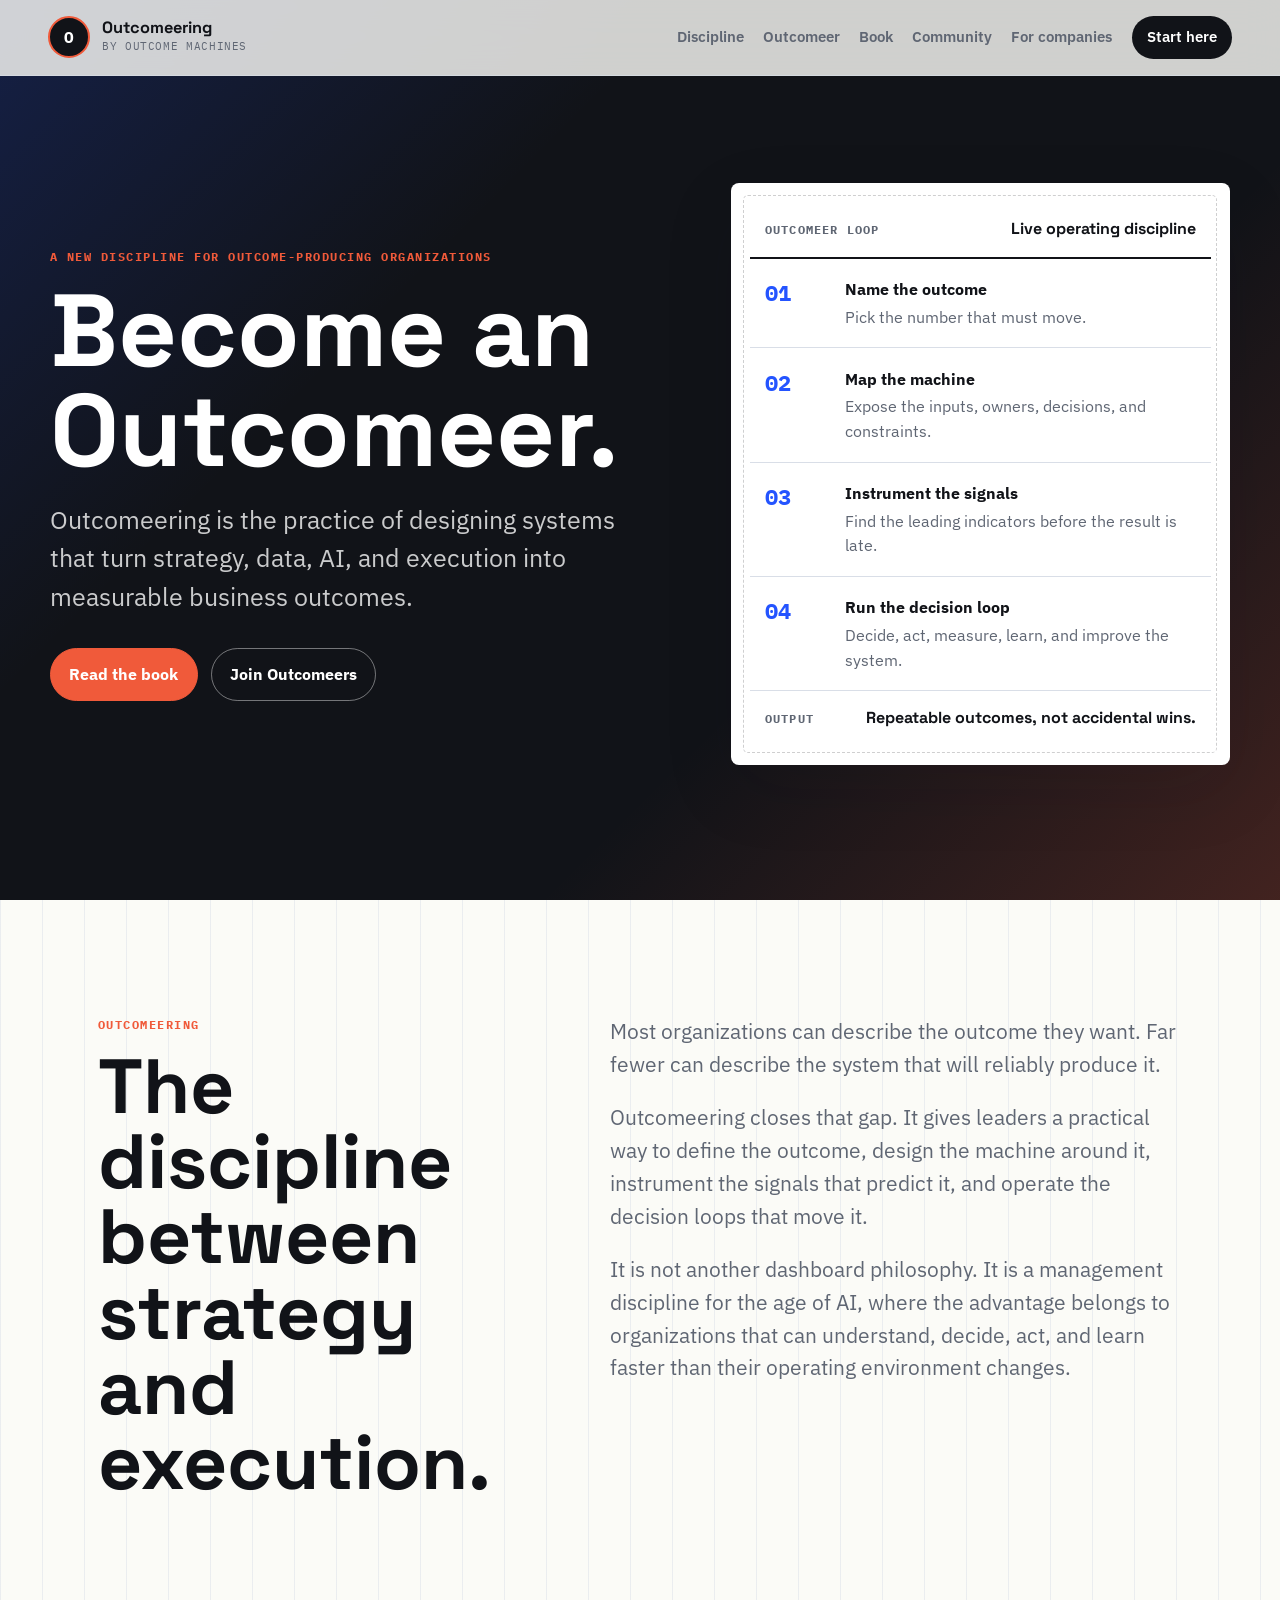
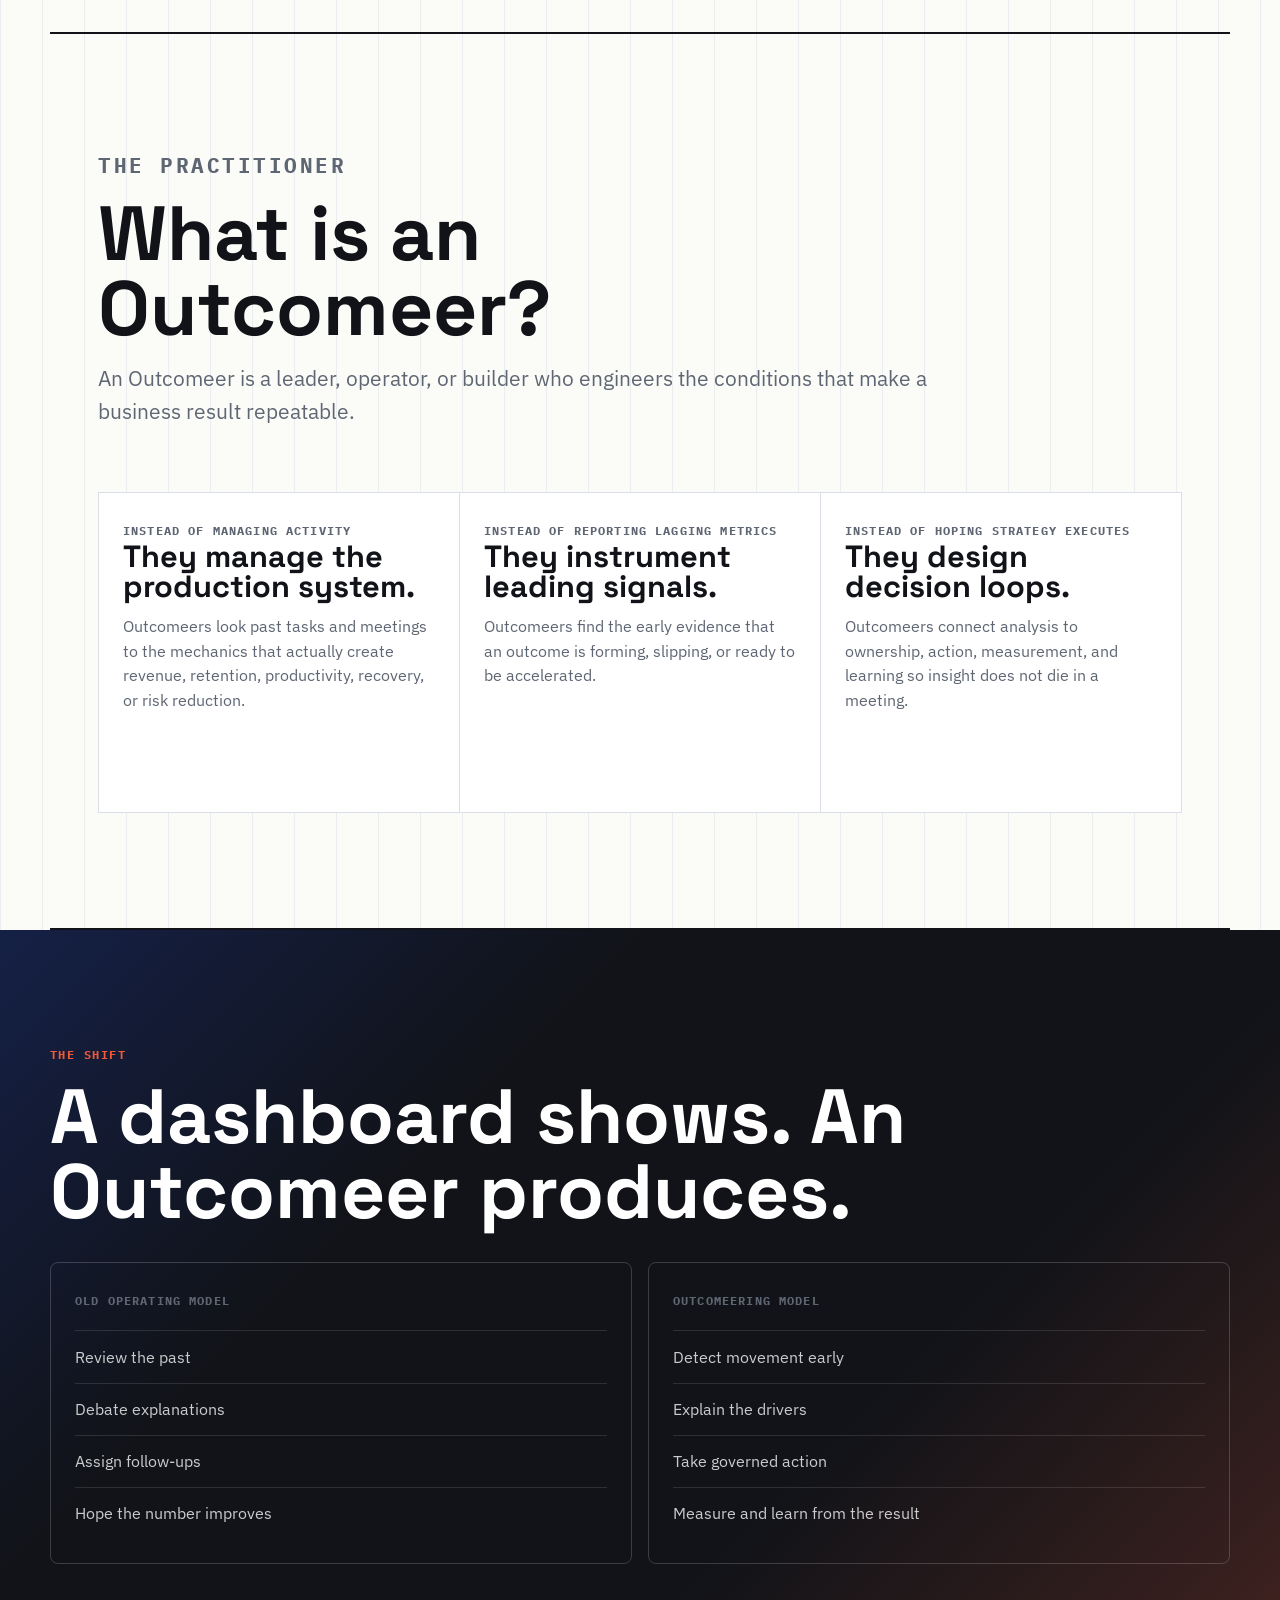
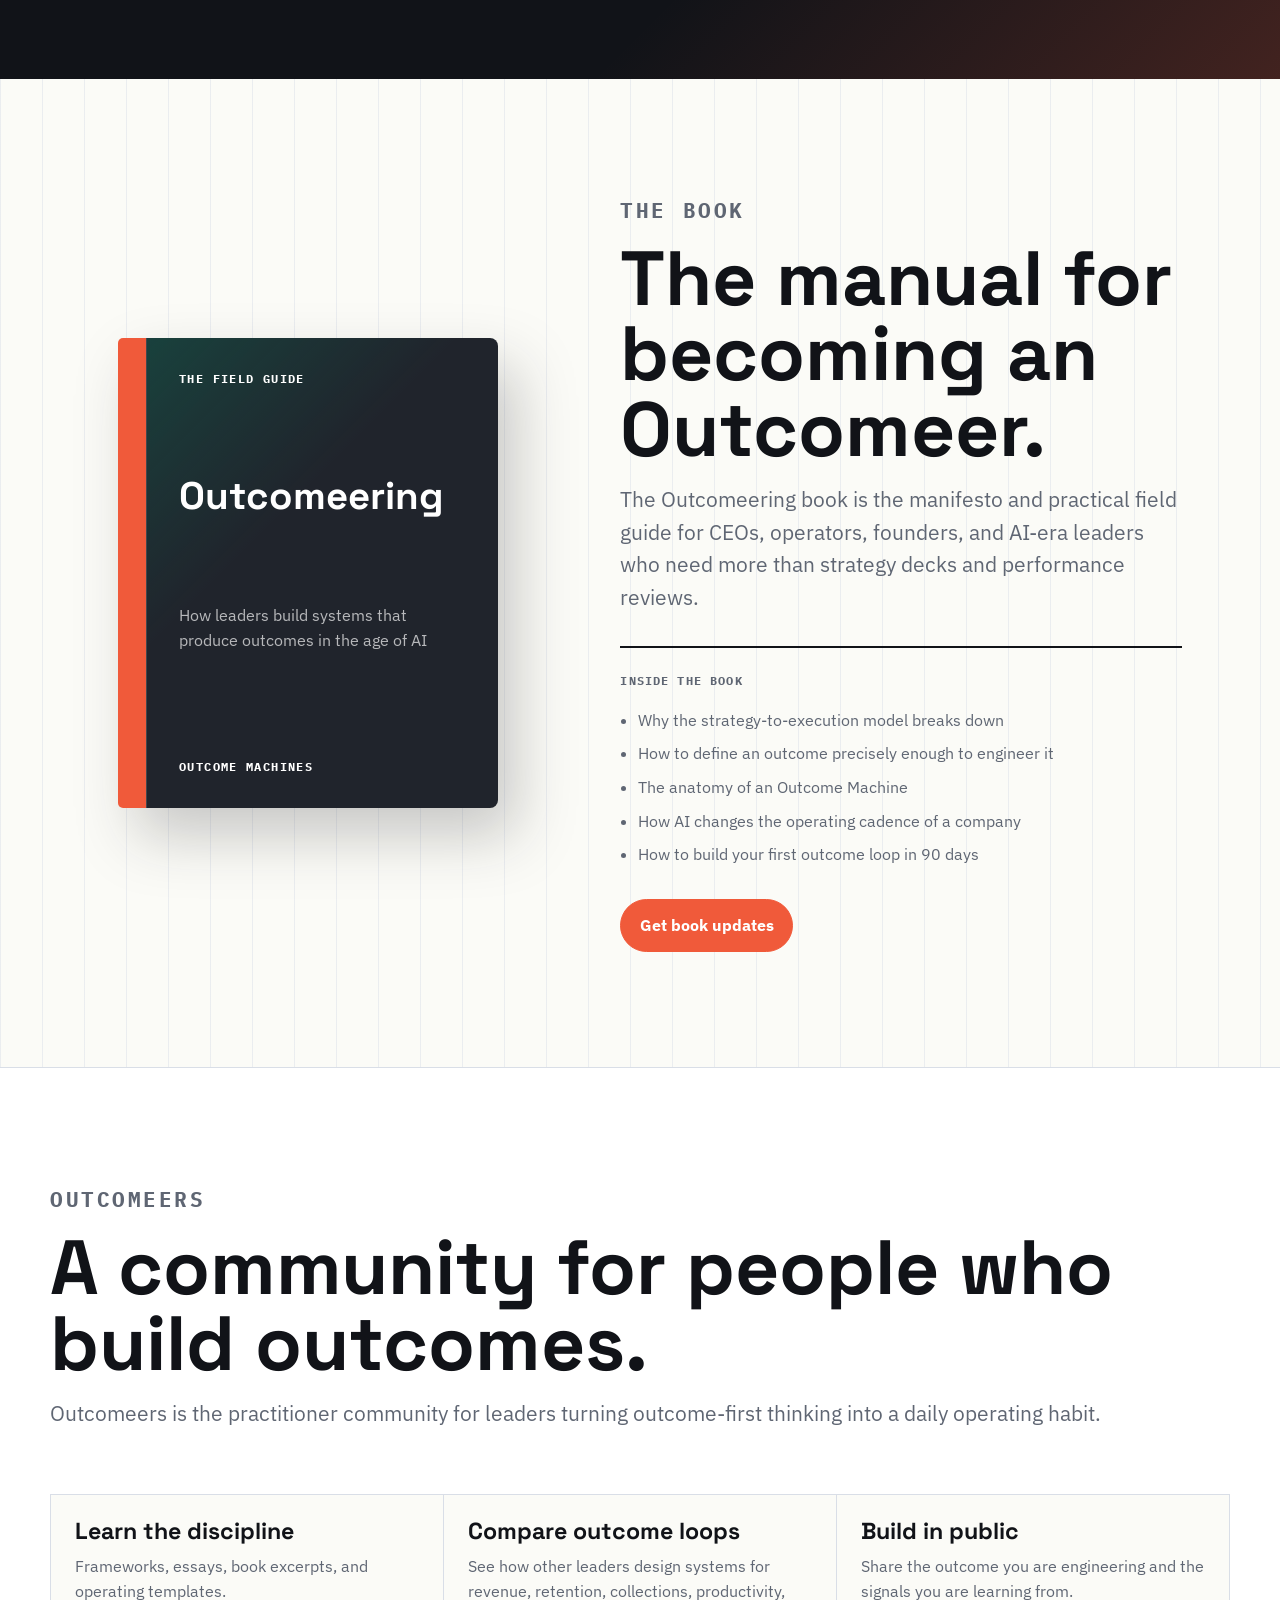
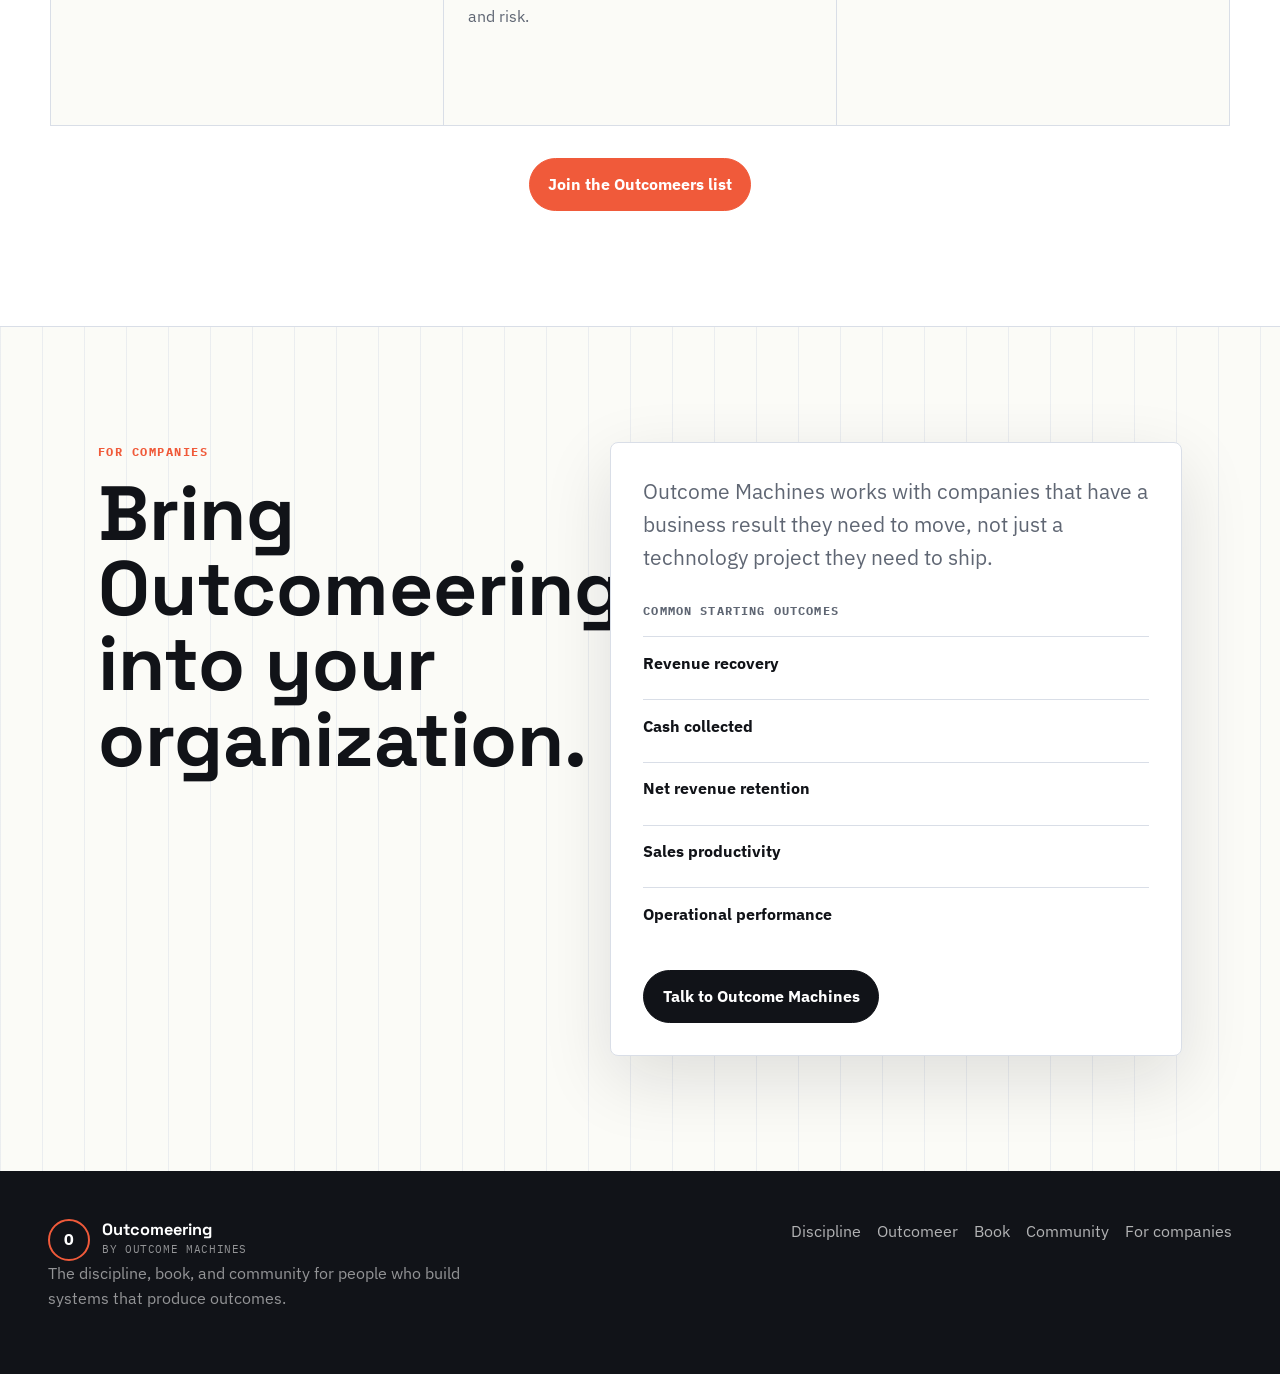
==== index.html @ c093fd32 "Launch Outcomeering website" ====
<!DOCTYPE html>
<html lang="en">
<head>
  <meta charset="UTF-8">
  <meta name="viewport" content="width=device-width, initial-scale=1.0">
  <meta name="description" content="Become an Outcomeer. Outcomeering is the new discipline for leaders who design systems that produce measurable business outcomes.">
  <meta name="keywords" content="Outcomeering, Outcomeer, Outcomeers, Outcome Machines, business outcomes, book, community, decision loops">
  <meta name="author" content="Outcome Machines">
  <meta property="og:title" content="Outcomeering - Become an Outcomeer">
  <meta property="og:description" content="The discipline, book, and community for leaders who build systems that produce measurable outcomes.">
  <meta property="og:type" content="website">
  <meta property="og:url" content="https://outcomemachines.com">
  <title>Outcomeering - Become an Outcomeer</title>
  <link rel="preconnect" href="https://fonts.googleapis.com">
  <link rel="preconnect" href="https://fonts.gstatic.com" crossorigin>
  <link href="https://fonts.googleapis.com/css2?family=IBM+Plex+Mono:wght@500;600;700&family=IBM+Plex+Sans:wght@400;500;600;700&family=Space+Grotesk:wght@500;600;700&display=swap" rel="stylesheet">
  <link rel="stylesheet" href="css/styles.css">
</head>
<body>
  <nav class="site-nav" id="siteNav">
    <a class="brand" href="#top" aria-label="Outcomeering home">
      <span class="brand-mark">O</span>
      <span>
        <strong>Outcomeering</strong>
        <small>by Outcome Machines</small>
      </span>
    </a>
    <button class="nav-toggle" id="navToggle" aria-label="Toggle navigation" aria-expanded="false">
      <span></span>
      <span></span>
    </button>
    <div class="nav-links" id="navLinks">
      <a href="#discipline">Discipline</a>
      <a href="#outcomeer">Outcomeer</a>
      <a href="#book">Book</a>
      <a href="#community">Community</a>
      <a href="#clients">For companies</a>
      <a class="nav-action" href="#" data-modal-trigger>Start here</a>
    </div>
  </nav>

  <main id="top">
    <section class="hero section-dark">
      <div class="hero-grid">
        <div class="hero-copy reveal">
          <p class="kicker">A new discipline for outcome-producing organizations</p>
          <h1>Become an Outcomeer.</h1>
          <p class="hero-lede">Outcomeering is the practice of designing systems that turn strategy, data, AI, and execution into measurable business outcomes.</p>
          <div class="hero-actions">
            <a class="button button-primary" href="#book">Read the book</a>
            <a class="button button-secondary" href="#community">Join Outcomeers</a>
          </div>
        </div>

        <div class="loop-board reveal delay-1" aria-label="The Outcomeer loop">
          <div class="loop-header">
            <span>Outcomeer loop</span>
            <strong>Live operating discipline</strong>
          </div>
          <ol class="loop-steps">
            <li>
              <span class="step-code">01</span>
              <div>
                <strong>Name the outcome</strong>
                <p>Pick the number that must move.</p>
              </div>
            </li>
            <li>
              <span class="step-code">02</span>
              <div>
                <strong>Map the machine</strong>
                <p>Expose the inputs, owners, decisions, and constraints.</p>
              </div>
            </li>
            <li>
              <span class="step-code">03</span>
              <div>
                <strong>Instrument the signals</strong>
                <p>Find the leading indicators before the result is late.</p>
              </div>
            </li>
            <li>
              <span class="step-code">04</span>
              <div>
                <strong>Run the decision loop</strong>
                <p>Decide, act, measure, learn, and improve the system.</p>
              </div>
            </li>
          </ol>
          <div class="loop-result">
            <span>Output</span>
            <strong>Repeatable outcomes, not accidental wins.</strong>
          </div>
        </div>
      </div>
    </section>

    <section class="section" id="discipline">
      <div class="split">
        <div class="section-intro reveal">
          <p class="kicker">Outcomeering</p>
          <h2>The discipline between strategy and execution.</h2>
        </div>
        <div class="prose reveal delay-1">
          <p>Most organizations can describe the outcome they want. Far fewer can describe the system that will reliably produce it.</p>
          <p>Outcomeering closes that gap. It gives leaders a practical way to define the outcome, design the machine around it, instrument the signals that predict it, and operate the decision loops that move it.</p>
          <p>It is not another dashboard philosophy. It is a management discipline for the age of AI, where the advantage belongs to organizations that can understand, decide, act, and learn faster than their operating environment changes.</p>
        </div>
      </div>
    </section>

    <section class="section section-ruled" id="outcomeer">
      <div class="section-heading reveal">
        <p class="kicker">The practitioner</p>
        <h2>What is an Outcomeer?</h2>
        <p>An Outcomeer is a leader, operator, or builder who engineers the conditions that make a business result repeatable.</p>
      </div>
      <div class="practice-grid">
        <article class="practice-item reveal">
          <span>Instead of managing activity</span>
          <h3>They manage the production system.</h3>
          <p>Outcomeers look past tasks and meetings to the mechanics that actually create revenue, retention, productivity, recovery, or risk reduction.</p>
        </article>
        <article class="practice-item reveal delay-1">
          <span>Instead of reporting lagging metrics</span>
          <h3>They instrument leading signals.</h3>
          <p>Outcomeers find the early evidence that an outcome is forming, slipping, or ready to be accelerated.</p>
        </article>
        <article class="practice-item reveal delay-2">
          <span>Instead of hoping strategy executes</span>
          <h3>They design decision loops.</h3>
          <p>Outcomeers connect analysis to ownership, action, measurement, and learning so insight does not die in a meeting.</p>
        </article>
      </div>
    </section>

    <section class="manifesto section-dark">
      <div class="manifesto-inner reveal">
        <p class="kicker">The shift</p>
        <h2>A dashboard shows. An Outcomeer produces.</h2>
        <div class="manifesto-columns">
          <div>
            <span>Old operating model</span>
            <ul>
              <li>Review the past</li>
              <li>Debate explanations</li>
              <li>Assign follow-ups</li>
              <li>Hope the number improves</li>
            </ul>
          </div>
          <div>
            <span>Outcomeering model</span>
            <ul>
              <li>Detect movement early</li>
              <li>Explain the drivers</li>
              <li>Take governed action</li>
              <li>Measure and learn from the result</li>
            </ul>
          </div>
        </div>
      </div>
    </section>

    <section class="section book-section" id="book">
      <div class="book-cover reveal" aria-label="Outcomeering book cover">
        <div class="book-spine"></div>
        <div class="book-face">
          <span>The field guide</span>
          <strong>Outcomeering</strong>
          <p>How leaders build systems that produce outcomes in the age of AI</p>
          <small>Outcome Machines</small>
        </div>
      </div>
      <div class="book-copy reveal delay-1">
        <p class="kicker">The book</p>
        <h2>The manual for becoming an Outcomeer.</h2>
        <p>The Outcomeering book is the manifesto and practical field guide for CEOs, operators, founders, and AI-era leaders who need more than strategy decks and performance reviews.</p>
        <div class="book-list">
          <span>Inside the book</span>
          <ul>
            <li>Why the strategy-to-execution model breaks down</li>
            <li>How to define an outcome precisely enough to engineer it</li>
            <li>The anatomy of an Outcome Machine</li>
            <li>How AI changes the operating cadence of a company</li>
            <li>How to build your first outcome loop in 90 days</li>
          </ul>
        </div>
        <a class="button button-primary" href="#" data-modal-trigger>Get book updates</a>
      </div>
    </section>

    <section class="section community-section" id="community">
      <div class="section-heading reveal">
        <p class="kicker">Outcomeers</p>
        <h2>A community for people who build outcomes.</h2>
        <p>Outcomeers is the practitioner community for leaders turning outcome-first thinking into a daily operating habit.</p>
      </div>
      <div class="community-strip reveal delay-1">
        <div>
          <strong>Learn the discipline</strong>
          <p>Frameworks, essays, book excerpts, and operating templates.</p>
        </div>
        <div>
          <strong>Compare outcome loops</strong>
          <p>See how other leaders design systems for revenue, retention, collections, productivity, and risk.</p>
        </div>
        <div>
          <strong>Build in public</strong>
          <p>Share the outcome you are engineering and the signals you are learning from.</p>
        </div>
      </div>
      <div class="center-action reveal">
        <a class="button button-primary" href="#" data-modal-trigger>Join the Outcomeers list</a>
      </div>
    </section>

    <section class="section clients-section" id="clients">
      <div class="split">
        <div class="section-intro reveal">
          <p class="kicker">For companies</p>
          <h2>Bring Outcomeering into your organization.</h2>
        </div>
        <div class="client-panel reveal delay-1">
          <p>Outcome Machines works with companies that have a business result they need to move, not just a technology project they need to ship.</p>
          <div class="outcome-list">
            <span>Common starting outcomes</span>
            <a href="#" data-modal-trigger>Revenue recovery</a>
            <a href="#" data-modal-trigger>Cash collected</a>
            <a href="#" data-modal-trigger>Net revenue retention</a>
            <a href="#" data-modal-trigger>Sales productivity</a>
            <a href="#" data-modal-trigger>Operational performance</a>
          </div>
          <a class="button button-dark" href="#" data-modal-trigger>Talk to Outcome Machines</a>
        </div>
      </div>
    </section>
  </main>

  <footer class="site-footer">
    <div>
      <a class="brand footer-brand" href="#top" aria-label="Outcomeering home">
        <span class="brand-mark">O</span>
        <span>
          <strong>Outcomeering</strong>
          <small>by Outcome Machines</small>
        </span>
      </a>
      <p>The discipline, book, and community for people who build systems that produce outcomes.</p>
    </div>
    <nav>
      <a href="#discipline">Discipline</a>
      <a href="#outcomeer">Outcomeer</a>
      <a href="#book">Book</a>
      <a href="#community">Community</a>
      <a href="#clients">For companies</a>
    </nav>
  </footer>

  <div class="modal-overlay" id="interestModal" aria-hidden="true">
    <div class="modal" role="dialog" aria-modal="true" aria-labelledby="modalTitle">
      <div class="modal-header">
        <h2 id="modalTitle">Start with Outcomeering</h2>
        <button class="modal-close" id="modalClose" aria-label="Close">x</button>
      </div>
      <form id="interestForm">
        <label>
          Name
          <input type="text" name="name" autocomplete="name" required>
        </label>
        <label>
          Work email
          <input type="email" name="email" autocomplete="email" required>
        </label>
        <label>
          I am interested in
          <select name="interest" required>
            <option value="">Choose one</option>
            <option value="book">Book updates</option>
            <option value="community">Joining Outcomeers</option>
            <option value="company">Bringing Outcomeering into my company</option>
          </select>
        </label>
        <label>
          Outcome you want to move
          <textarea name="outcome" placeholder="Revenue recovery, retention, cash collection, productivity..."></textarea>
        </label>
        <button class="button button-primary modal-submit" type="submit">Send request</button>
      </form>
      <div class="form-success" id="formSuccess">
        <strong>Request received.</strong>
        <p>We will follow up with the most relevant next step for the book, community, or company work.</p>
      </div>
    </div>
  </div>

  <script src="js/main.js"></script>
</body>
</html>
---- css/styles.css ----
:root {
  --ink: #111318;
  --paper: #fbfbf7;
  --sheet: #ffffff;
  --muted: #5f6673;
  --rule: #d9dee7;
  --blue: #2454ff;
  --red: #f05a3a;
  --mint: #00a878;
  --charcoal: #20242c;
  --shadow: 0 24px 70px rgba(17, 19, 24, 0.12);
  --radius: 8px;
  --max: 1180px;
  --display: "Space Grotesk", "IBM Plex Sans", system-ui, sans-serif;
  --body: "IBM Plex Sans", system-ui, sans-serif;
  --mono: "IBM Plex Mono", ui-monospace, SFMono-Regular, Menlo, monospace;
}

*,
*::before,
*::after {
  box-sizing: border-box;
}

html {
  scroll-behavior: smooth;
}

body {
  margin: 0;
  color: var(--ink);
  background:
    linear-gradient(90deg, rgba(217, 222, 231, 0.48) 1px, transparent 1px),
    var(--paper);
  background-size: 42px 42px;
  font-family: var(--body);
  line-height: 1.55;
  overflow-x: hidden;
}

body.modal-open {
  overflow: hidden;
}

a {
  color: inherit;
}

button,
input,
select,
textarea {
  font: inherit;
}

.site-nav {
  position: fixed;
  top: 0;
  left: 0;
  right: 0;
  z-index: 50;
  display: flex;
  align-items: center;
  justify-content: space-between;
  gap: 1.5rem;
  padding: 1rem clamp(1rem, 4vw, 3rem);
  background: rgba(251, 251, 247, 0.82);
  border-bottom: 1px solid rgba(217, 222, 231, 0.7);
  backdrop-filter: blur(18px);
}

.brand {
  display: inline-flex;
  align-items: center;
  gap: 0.75rem;
  text-decoration: none;
}

.brand-mark {
  display: grid;
  width: 42px;
  height: 42px;
  place-items: center;
  color: var(--sheet);
  background: var(--ink);
  border: 2px solid var(--red);
  border-radius: 50%;
  font-family: var(--mono);
  font-weight: 700;
}

.brand strong,
.brand small {
  display: block;
}

.brand strong {
  font-family: var(--display);
  font-size: 1.02rem;
  line-height: 1;
}

.brand small {
  margin-top: 0.15rem;
  color: var(--muted);
  font-family: var(--mono);
  font-size: 0.66rem;
  letter-spacing: 0.06em;
  text-transform: uppercase;
}

.nav-links {
  display: flex;
  align-items: center;
  gap: 1.2rem;
}

.nav-links a {
  color: var(--muted);
  font-size: 0.92rem;
  font-weight: 600;
  text-decoration: none;
}

.nav-links a:hover {
  color: var(--ink);
}

.nav-action {
  padding: 0.62rem 0.95rem;
  color: var(--sheet) !important;
  background: var(--ink);
  border-radius: 999px;
}

.nav-toggle {
  display: none;
  width: 44px;
  height: 44px;
  border: 1px solid var(--rule);
  border-radius: 50%;
  background: var(--sheet);
}

.nav-toggle span {
  display: block;
  width: 18px;
  height: 2px;
  margin: 5px auto;
  background: var(--ink);
}

.section,
.hero,
.manifesto,
.site-footer {
  padding-left: clamp(1rem, 4vw, 3rem);
  padding-right: clamp(1rem, 4vw, 3rem);
}

.section {
  max-width: var(--max);
  margin: 0 auto;
  padding-top: clamp(5rem, 9vw, 8rem);
  padding-bottom: clamp(5rem, 9vw, 8rem);
}

.section-dark {
  color: var(--sheet);
  background:
    linear-gradient(135deg, rgba(36, 84, 255, 0.2), transparent 32%),
    linear-gradient(315deg, rgba(240, 90, 58, 0.22), transparent 34%),
    var(--ink);
}

.hero {
  min-height: 100vh;
  display: grid;
  align-items: center;
  padding-top: 7rem;
  padding-bottom: 4rem;
}

.hero-grid {
  width: 100%;
  max-width: var(--max);
  margin: 0 auto;
  display: grid;
  grid-template-columns: minmax(0, 1.04fr) minmax(360px, 0.86fr);
  gap: clamp(2rem, 6vw, 5rem);
  align-items: center;
}

.kicker {
  margin: 0 0 0.9rem;
  color: var(--red);
  font-family: var(--mono);
  font-size: 0.78rem;
  font-weight: 700;
  letter-spacing: 0.12em;
  text-transform: uppercase;
}

h1,
h2,
h3,
p {
  margin-top: 0;
}

h1,
h2,
h3 {
  font-family: var(--display);
  line-height: 0.98;
  letter-spacing: 0;
}

h1 {
  max-width: 780px;
  margin-bottom: 1.2rem;
  font-size: clamp(4rem, 8vw, 7rem);
}

h2 {
  margin-bottom: 1rem;
  font-size: clamp(2.4rem, 6vw, 5rem);
}

h3 {
  margin-bottom: 0.75rem;
  font-size: clamp(1.4rem, 2.4vw, 2rem);
}

.hero-lede {
  max-width: 640px;
  color: rgba(255, 255, 255, 0.78);
  font-size: clamp(1.18rem, 2.1vw, 1.55rem);
}

.hero-actions,
.center-action {
  display: flex;
  flex-wrap: wrap;
  gap: 0.8rem;
  margin-top: 2rem;
}

.button {
  display: inline-flex;
  min-height: 48px;
  align-items: center;
  justify-content: center;
  padding: 0.82rem 1.15rem;
  border: 1px solid currentColor;
  border-radius: 999px;
  font-weight: 700;
  text-decoration: none;
  cursor: pointer;
  transition: transform 180ms ease, background 180ms ease, color 180ms ease;
}

.button:hover {
  transform: translateY(-2px);
}

.button-primary {
  color: var(--sheet);
  background: var(--red);
  border-color: var(--red);
}

.button-primary:hover {
  background: #d9492d;
}

.button-secondary {
  color: var(--sheet);
  background: transparent;
  border-color: rgba(255, 255, 255, 0.42);
}

.button-secondary:hover {
  background: rgba(255, 255, 255, 0.1);
}

.button-dark {
  color: var(--sheet);
  background: var(--ink);
  border-color: var(--ink);
}

.loop-board {
  position: relative;
  padding: 1.2rem;
  color: var(--ink);
  background: var(--sheet);
  border-radius: var(--radius);
  box-shadow: var(--shadow);
}

.loop-board::before {
  content: "";
  position: absolute;
  inset: 0.8rem;
  border: 1px dashed rgba(17, 19, 24, 0.2);
  border-radius: 5px;
  pointer-events: none;
}

.loop-header,
.loop-result {
  position: relative;
  z-index: 1;
  display: flex;
  align-items: baseline;
  justify-content: space-between;
  gap: 1rem;
  padding: 0.95rem;
  border-bottom: 2px solid var(--ink);
}

.loop-header span,
.loop-result span,
.practice-item span,
.book-list span,
.outcome-list span,
.manifesto-columns span {
  color: var(--muted);
  font-family: var(--mono);
  font-size: 0.72rem;
  font-weight: 700;
  letter-spacing: 0.1em;
  text-transform: uppercase;
}

.loop-header strong,
.loop-result strong {
  font-family: var(--display);
}

.loop-steps {
  position: relative;
  z-index: 1;
  display: grid;
  gap: 0;
  margin: 0;
  padding: 0;
  list-style: none;
}

.loop-steps li {
  display: grid;
  grid-template-columns: 64px 1fr;
  gap: 1rem;
  padding: 1.1rem 0.95rem;
  border-bottom: 1px solid var(--rule);
}

.step-code {
  color: var(--blue);
  font-family: var(--mono);
  font-size: 1.4rem;
  font-weight: 700;
}

.loop-steps strong {
  display: block;
  margin-bottom: 0.2rem;
  font-size: 1.02rem;
}

.loop-steps p,
.loop-result {
  margin: 0;
  color: var(--muted);
}

.loop-result {
  border-top: 0;
  border-bottom: 0;
}

.loop-result strong {
  color: var(--ink);
}

.split {
  display: grid;
  grid-template-columns: minmax(0, 0.85fr) minmax(0, 1.15fr);
  gap: clamp(2rem, 7vw, 6rem);
  align-items: start;
}

.section-intro {
  position: sticky;
  top: 7rem;
}

.prose p,
.client-panel p,
.book-copy > p,
.section-heading > p {
  color: var(--muted);
  font-size: clamp(1.08rem, 1.7vw, 1.32rem);
}

.prose p {
  margin-bottom: 1.3rem;
}

.section-ruled {
  border-top: 2px solid var(--ink);
  border-bottom: 2px solid var(--ink);
}

.section-heading {
  max-width: 850px;
  margin-bottom: clamp(2.2rem, 5vw, 4rem);
}

.practice-grid {
  display: grid;
  grid-template-columns: repeat(3, minmax(0, 1fr));
  border-top: 1px solid var(--rule);
  border-left: 1px solid var(--rule);
  background: var(--sheet);
}

.practice-item {
  min-height: 320px;
  padding: 1.5rem;
  border-right: 1px solid var(--rule);
  border-bottom: 1px solid var(--rule);
}

.practice-item p {
  color: var(--muted);
}

.manifesto {
  padding-top: clamp(5rem, 9vw, 8rem);
  padding-bottom: clamp(5rem, 9vw, 8rem);
}

.manifesto-inner {
  max-width: var(--max);
  margin: 0 auto;
}

.manifesto h2 {
  max-width: 900px;
}

.manifesto-columns {
  display: grid;
  grid-template-columns: repeat(2, minmax(0, 1fr));
  gap: 1rem;
  margin-top: 2rem;
}

.manifesto-columns div {
  padding: 1.5rem;
  border: 1px solid rgba(255, 255, 255, 0.18);
  border-radius: var(--radius);
}

.manifesto-columns ul {
  margin: 1.2rem 0 0;
  padding: 0;
  list-style: none;
}

.manifesto-columns li {
  padding: 0.82rem 0;
  border-top: 1px solid rgba(255, 255, 255, 0.12);
  color: rgba(255, 255, 255, 0.78);
}

.book-section {
  display: grid;
  grid-template-columns: minmax(320px, 420px) minmax(0, 1fr);
  gap: clamp(4rem, 8vw, 7rem);
  align-items: center;
}

.book-cover {
  position: relative;
  display: grid;
  grid-template-columns: 28px 1fr;
  justify-self: center;
  width: min(100%, 380px);
  min-height: 470px;
  color: var(--sheet);
  filter: drop-shadow(18px 28px 30px rgba(17, 19, 24, 0.22));
}

.book-copy {
  min-width: 0;
}

.book-copy h2 {
  max-width: 720px;
}

.book-spine {
  background: var(--red);
  border-radius: 5px 0 0 5px;
}

.book-face {
  display: flex;
  flex-direction: column;
  justify-content: space-between;
  padding: 2rem;
  background:
    linear-gradient(135deg, rgba(0, 168, 120, 0.22), transparent 38%),
    var(--charcoal);
  border-left: 1px solid rgba(255, 255, 255, 0.16);
  border-radius: 0 8px 8px 0;
  overflow: hidden;
}

.book-face span,
.book-face small {
  font-family: var(--mono);
  font-size: 0.72rem;
  font-weight: 700;
  letter-spacing: 0.12em;
  text-transform: uppercase;
}

.book-face strong {
  display: block;
  font-family: var(--display);
  font-size: clamp(2rem, 3vw, 2.7rem);
  line-height: 0.98;
  white-space: nowrap;
}

.book-face p {
  max-width: 250px;
  color: rgba(255, 255, 255, 0.68);
}

.book-list {
  margin: 2rem 0;
  padding: 1.2rem 0 0;
  border-top: 2px solid var(--ink);
}

.book-list ul {
  margin: 1rem 0 0;
  padding-left: 1.1rem;
  color: var(--muted);
}

.book-list li {
  margin-bottom: 0.55rem;
}

.community-section {
  max-width: none;
  background: var(--sheet);
  border-top: 1px solid var(--rule);
  border-bottom: 1px solid var(--rule);
}

.community-section > * {
  max-width: var(--max);
  margin-left: auto;
  margin-right: auto;
}

.community-strip {
  display: grid;
  grid-template-columns: repeat(3, minmax(0, 1fr));
  gap: 1px;
  background: var(--rule);
  border: 1px solid var(--rule);
}

.community-strip div {
  min-height: 230px;
  padding: 1.5rem;
  background: var(--paper);
}

.community-strip strong {
  display: block;
  margin-bottom: 0.7rem;
  font-family: var(--display);
  font-size: 1.45rem;
  line-height: 1.05;
}

.community-strip p {
  color: var(--muted);
}

.center-action {
  justify-content: center;
}

.client-panel {
  padding: clamp(1.4rem, 4vw, 2rem);
  background: var(--sheet);
  border: 1px solid var(--rule);
  border-radius: var(--radius);
  box-shadow: var(--shadow);
}

.outcome-list {
  display: grid;
  gap: 0.6rem;
  margin: 1.8rem 0;
}

.outcome-list span {
  margin-bottom: 0.4rem;
}

.outcome-list a {
  padding: 0.86rem 0;
  border-top: 1px solid var(--rule);
  color: var(--ink);
  font-weight: 700;
  text-decoration: none;
}

.outcome-list a:hover {
  color: var(--blue);
}

.site-footer {
  display: grid;
  grid-template-columns: 1fr auto;
  gap: 2rem;
  padding-top: 3rem;
  padding-bottom: 3rem;
  color: rgba(255, 255, 255, 0.62);
  background: var(--ink);
}

.site-footer > div,
.site-footer nav {
  max-width: var(--max);
}

.footer-brand strong {
  color: var(--sheet);
}

.footer-brand small,
.site-footer p {
  color: rgba(255, 255, 255, 0.55);
}

.site-footer p {
  max-width: 430px;
}

.site-footer nav {
  display: flex;
  flex-wrap: wrap;
  gap: 1rem;
  align-content: start;
  justify-content: flex-end;
}

.site-footer nav a {
  color: rgba(255, 255, 255, 0.68);
  text-decoration: none;
}

.site-footer nav a:hover {
  color: var(--sheet);
}

.modal-overlay {
  position: fixed;
  inset: 0;
  z-index: 100;
  display: grid;
  place-items: center;
  padding: 1rem;
  background: rgba(17, 19, 24, 0.72);
  opacity: 0;
  visibility: hidden;
  transition: opacity 180ms ease, visibility 180ms ease;
}

.modal-overlay.active {
  opacity: 1;
  visibility: visible;
}

.modal {
  width: min(100%, 560px);
  max-height: 92vh;
  overflow: auto;
  padding: 1.4rem;
  background: var(--paper);
  border-radius: var(--radius);
  box-shadow: var(--shadow);
}

.modal-header {
  display: flex;
  align-items: start;
  justify-content: space-between;
  gap: 1rem;
  margin-bottom: 1rem;
}

.modal h2 {
  margin: 0;
  font-size: clamp(1.9rem, 5vw, 3rem);
}

.modal-close {
  width: 38px;
  height: 38px;
  border: 1px solid var(--rule);
  border-radius: 50%;
  background: var(--sheet);
  cursor: pointer;
}

form {
  display: grid;
  gap: 1rem;
}

label {
  display: grid;
  gap: 0.4rem;
  color: var(--muted);
  font-weight: 700;
}

input,
select,
textarea {
  width: 100%;
  border: 1px solid var(--rule);
  border-radius: 6px;
  padding: 0.85rem;
  color: var(--ink);
  background: var(--sheet);
}

textarea {
  min-height: 110px;
  resize: vertical;
}

input:focus,
select:focus,
textarea:focus,
.button:focus-visible,
.nav-toggle:focus-visible,
.modal-close:focus-visible {
  outline: 3px solid rgba(36, 84, 255, 0.28);
  outline-offset: 2px;
}

.modal-submit {
  width: 100%;
  margin-top: 0.4rem;
}

.form-success {
  display: none;
  padding: 2rem 0 0.5rem;
}

.form-success.active {
  display: block;
}

.form-success strong {
  display: block;
  font-family: var(--display);
  font-size: 1.6rem;
}

.form-success p {
  color: var(--muted);
}

.reveal {
  opacity: 0;
  transform: translateY(22px);
  transition: opacity 600ms ease, transform 600ms ease;
}

.reveal.visible {
  opacity: 1;
  transform: translateY(0);
}

.delay-1 {
  transition-delay: 100ms;
}

.delay-2 {
  transition-delay: 180ms;
}

@media (prefers-reduced-motion: reduce) {
  *,
  *::before,
  *::after {
    scroll-behavior: auto !important;
    transition: none !important;
    animation: none !important;
  }

  .reveal {
    opacity: 1;
    transform: none;
  }
}

@media (max-width: 980px) {
  .hero-grid,
  .split,
  .book-section,
  .manifesto-columns {
    grid-template-columns: 1fr;
  }

  .section-intro {
    position: static;
  }

  .practice-grid,
  .community-strip {
    grid-template-columns: 1fr;
  }

  .practice-item,
  .community-strip div {
    min-height: auto;
  }
}

@media (max-width: 780px) {
  .site-nav {
    align-items: flex-start;
  }

  .nav-toggle {
    display: block;
    flex: 0 0 auto;
  }

  .nav-links {
    position: absolute;
    top: calc(100% + 1px);
    left: 0;
    right: 0;
    display: none;
    flex-direction: column;
    align-items: stretch;
    gap: 0;
    padding: 0.8rem 1rem 1rem;
    background: var(--paper);
    border-bottom: 1px solid var(--rule);
  }

  .nav-links.active {
    display: flex;
  }

  .nav-links a {
    padding: 0.85rem 0;
    border-bottom: 1px solid var(--rule);
  }

  .nav-action {
    margin-top: 0.8rem;
    text-align: center;
  }

  .hero {
    min-height: auto;
    padding-top: 8rem;
  }

  .loop-board {
    padding: 0.8rem;
  }

  .loop-header,
  .loop-result {
    display: grid;
  }

  .loop-steps li {
    grid-template-columns: 48px 1fr;
    gap: 0.75rem;
  }

  .book-cover {
    min-height: 380px;
    max-width: none;
  }

  .site-footer {
    grid-template-columns: 1fr;
  }

  .site-footer nav {
    justify-content: flex-start;
  }
}
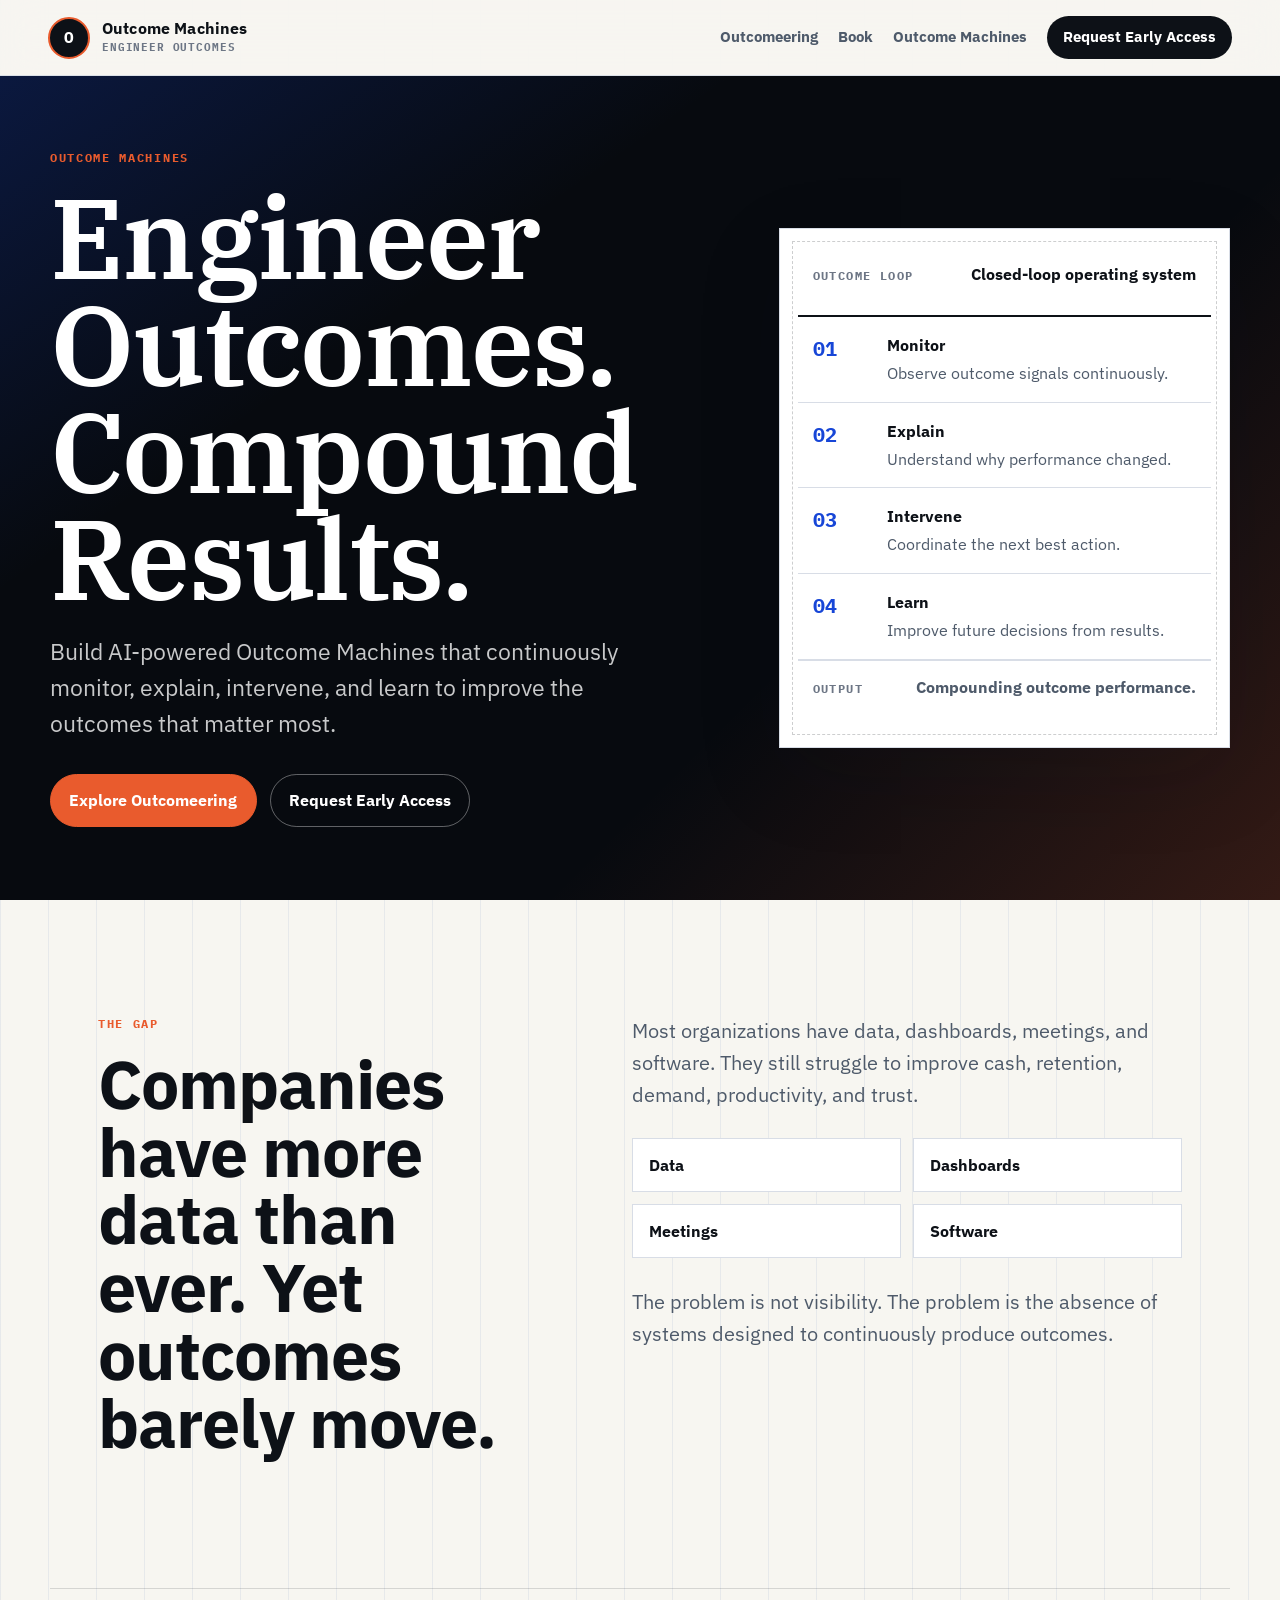
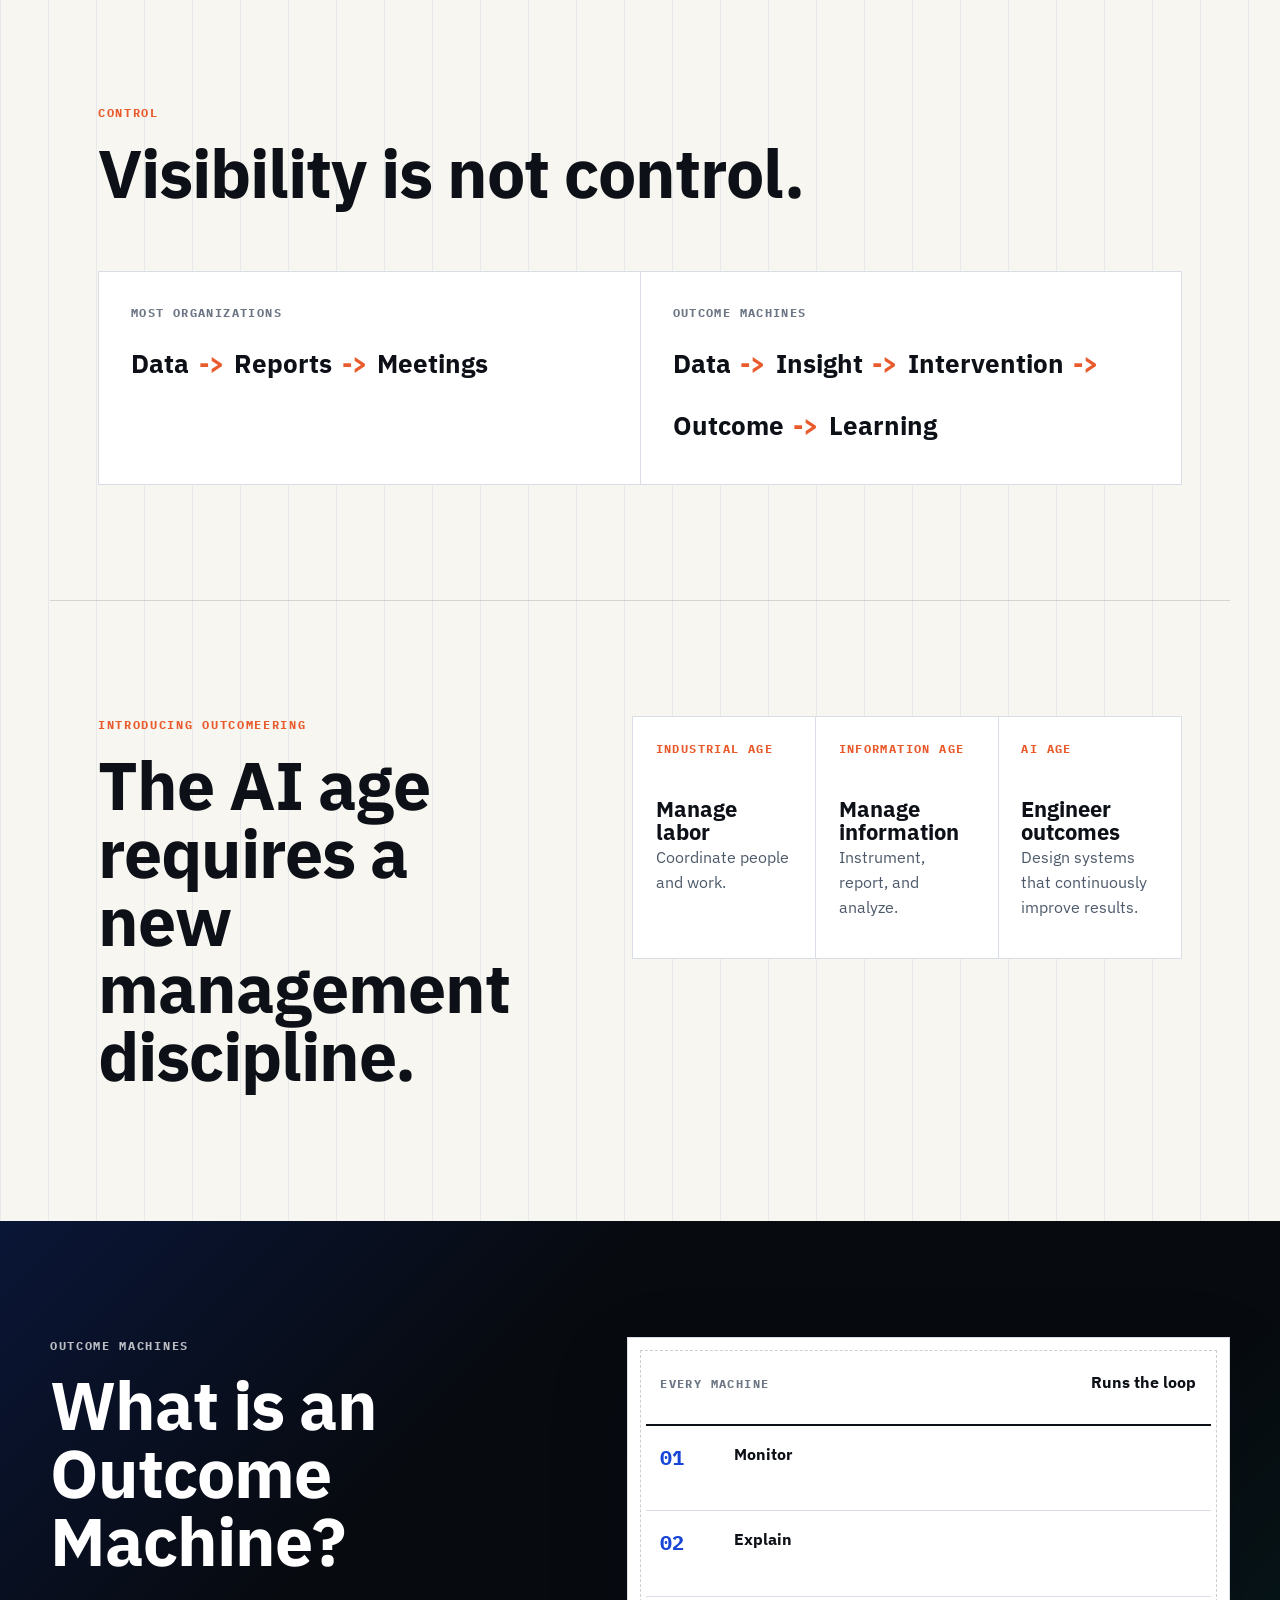
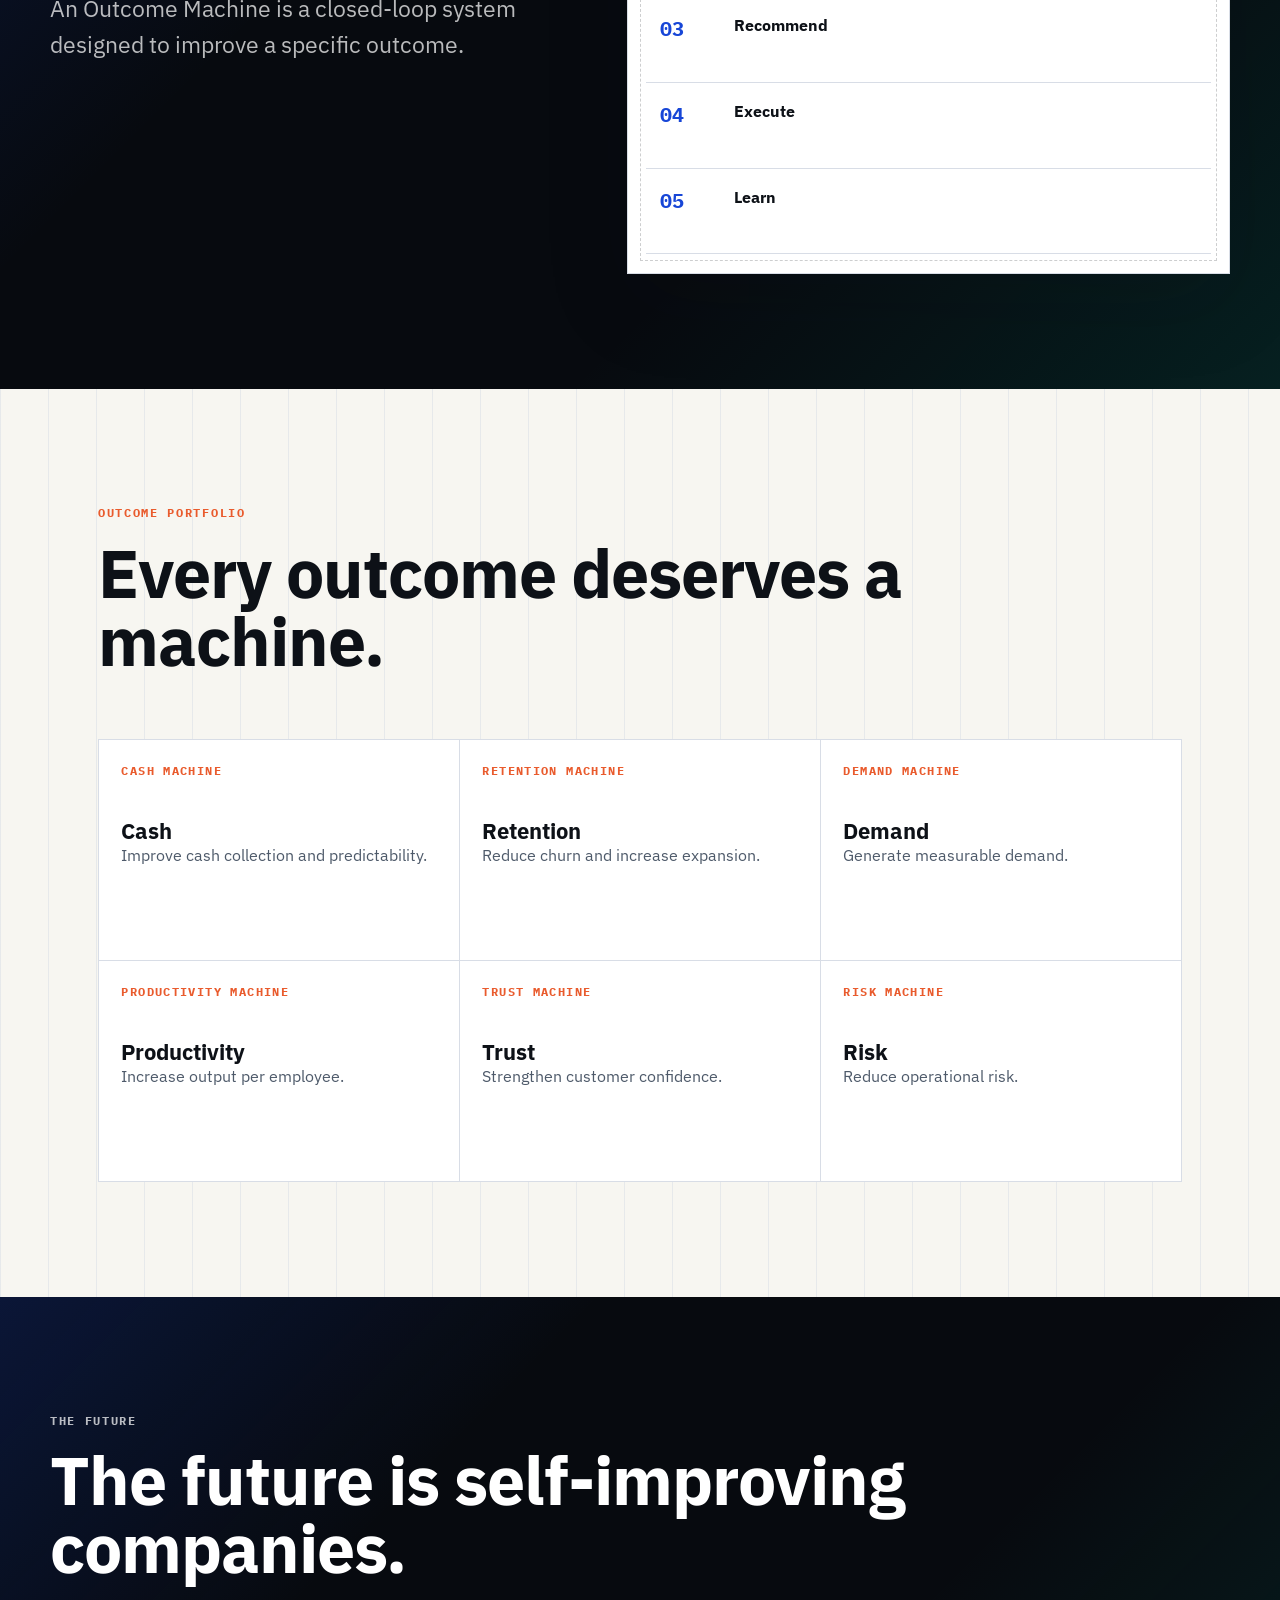
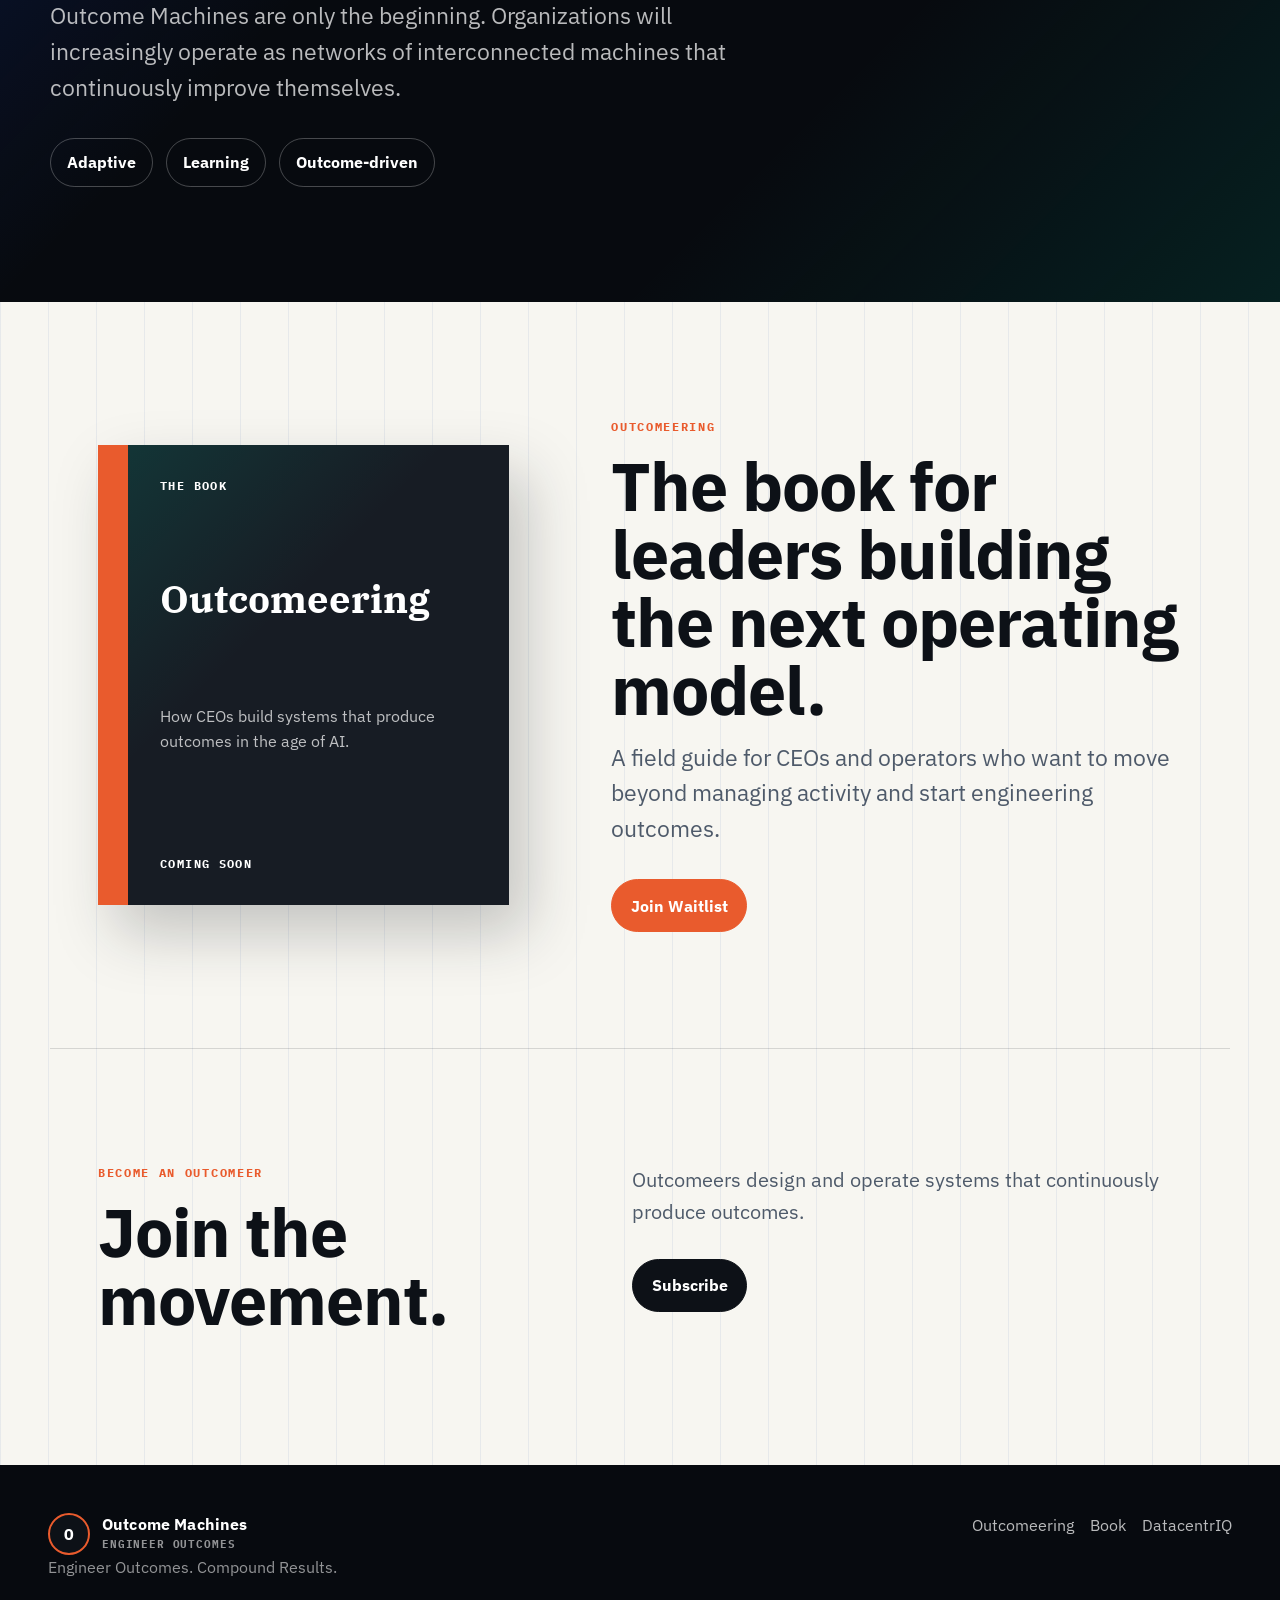
==== commit 0c1c047b: "Rebuild site around four-page architecture" ====
--- a/index.html
+++ b/index.html
@@ -3,296 +3,201 @@
 <head>
   <meta charset="UTF-8">
   <meta name="viewport" content="width=device-width, initial-scale=1.0">
-  <meta name="description" content="Become an Outcomeer. Outcomeering is the new discipline for leaders who design systems that produce measurable business outcomes.">
-  <meta name="keywords" content="Outcomeering, Outcomeer, Outcomeers, Outcome Machines, business outcomes, book, community, decision loops">
+  <meta name="description" content="Outcome Machines builds AI-powered Outcome Machines that continuously monitor, explain, intervene, and learn to improve business outcomes.">
   <meta name="author" content="Outcome Machines">
-  <meta property="og:title" content="Outcomeering - Become an Outcomeer">
-  <meta property="og:description" content="The discipline, book, and community for leaders who build systems that produce measurable outcomes.">
+  <meta property="og:title" content="Outcome Machines - Engineer Outcomes. Compound Results.">
+  <meta property="og:description" content="Build AI-powered Outcome Machines that continuously improve the outcomes that matter most.">
   <meta property="og:type" content="website">
-  <meta property="og:url" content="https://outcomemachines.com">
-  <title>Outcomeering - Become an Outcomeer</title>
+  <meta property="og:url" content="https://outcomeering.com/">
+  <title>Outcome Machines - Engineer Outcomes. Compound Results.</title>
   <link rel="preconnect" href="https://fonts.googleapis.com">
   <link rel="preconnect" href="https://fonts.gstatic.com" crossorigin>
-  <link href="https://fonts.googleapis.com/css2?family=IBM+Plex+Mono:wght@500;600;700&family=IBM+Plex+Sans:wght@400;500;600;700&family=Space+Grotesk:wght@500;600;700&display=swap" rel="stylesheet">
+  <link href="https://fonts.googleapis.com/css2?family=IBM+Plex+Mono:wght@500;600;700&family=IBM+Plex+Sans:wght@400;500;600;700;800&family=IBM+Plex+Serif:wght@500;600;700&display=swap" rel="stylesheet">
   <link rel="stylesheet" href="css/styles.css">
 </head>
 <body>
   <nav class="site-nav" id="siteNav">
-    <a class="brand" href="#top" aria-label="Outcomeering home">
+    <a class="brand" href="./" aria-label="Outcome Machines home">
       <span class="brand-mark">O</span>
-      <span>
-        <strong>Outcomeering</strong>
-        <small>by Outcome Machines</small>
-      </span>
+      <span><strong>Outcome Machines</strong><small>Engineer outcomes</small></span>
     </a>
-    <button class="nav-toggle" id="navToggle" aria-label="Toggle navigation" aria-expanded="false">
-      <span></span>
-      <span></span>
-    </button>
+    <button class="nav-toggle" id="navToggle" aria-label="Toggle navigation" aria-expanded="false"><span></span><span></span></button>
     <div class="nav-links" id="navLinks">
-      <a href="#discipline">Discipline</a>
-      <a href="#outcomeer">Outcomeer</a>
-      <a href="#book">Book</a>
-      <a href="#community">Community</a>
-      <a href="#clients">For companies</a>
-      <a class="nav-action" href="#" data-modal-trigger>Start here</a>
+      <a href="outcomeering/">Outcomeering</a>
+      <a href="book/">Book</a>
+      <a href="#machines">Outcome Machines</a>
+      <a class="nav-action" href="#" data-modal-trigger>Request Early Access</a>
     </div>
   </nav>
 
-  <main id="top">
-    <section class="hero section-dark">
-      <div class="hero-grid">
-        <div class="hero-copy reveal">
-          <p class="kicker">A new discipline for outcome-producing organizations</p>
-          <h1>Become an Outcomeer.</h1>
-          <p class="hero-lede">Outcomeering is the practice of designing systems that turn strategy, data, AI, and execution into measurable business outcomes.</p>
-          <div class="hero-actions">
-            <a class="button button-primary" href="#book">Read the book</a>
-            <a class="button button-secondary" href="#community">Join Outcomeers</a>
+  <main class="page" id="top">
+    <section class="hero">
+      <div class="hero-inner">
+        <div class="reveal">
+          <p class="kicker">Outcome Machines</p>
+          <h1 class="title-stack"><span>Engineer Outcomes.</span><span>Compound Results.</span></h1>
+          <p class="lede">Build AI-powered Outcome Machines that continuously monitor, explain, intervene, and learn to improve the outcomes that matter most.</p>
+          <div class="actions">
+            <a class="button button-primary" href="outcomeering/">Explore Outcomeering</a>
+            <a class="button button-secondary" href="#" data-modal-trigger>Request Early Access</a>
           </div>
         </div>
-
-        <div class="loop-board reveal delay-1" aria-label="The Outcomeer loop">
-          <div class="loop-header">
-            <span>Outcomeer loop</span>
-            <strong>Live operating discipline</strong>
+        <div class="loop-board reveal delay-1" aria-label="Outcome Machine loop">
+          <div class="board-header"><span class="label">Outcome loop</span><strong>Closed-loop operating system</strong></div>
+          <ol class="loop-list">
+            <li><b>01</b><div><strong>Monitor</strong><p>Observe outcome signals continuously.</p></div></li>
+            <li><b>02</b><div><strong>Explain</strong><p>Understand why performance changed.</p></div></li>
+            <li><b>03</b><div><strong>Intervene</strong><p>Coordinate the next best action.</p></div></li>
+            <li><b>04</b><div><strong>Learn</strong><p>Improve future decisions from results.</p></div></li>
+          </ol>
+          <div class="board-footer"><span class="label">Output</span><strong>Compounding outcome performance.</strong></div>
+        </div>
+      </div>
+    </section>
+
+    <section class="section">
+      <div class="split">
+        <div class="intro-lock reveal">
+          <p class="kicker">The gap</p>
+          <h2>Companies have more data than ever. Yet outcomes barely move.</h2>
+        </div>
+        <div class="prose reveal delay-1">
+          <p>Most organizations have data, dashboards, meetings, and software. They still struggle to improve cash, retention, demand, productivity, and trust.</p>
+          <ul class="fact-list">
+            <li>Data</li>
+            <li>Dashboards</li>
+            <li>Meetings</li>
+            <li>Software</li>
+          </ul>
+          <p>The problem is not visibility. The problem is the absence of systems designed to continuously produce outcomes.</p>
+        </div>
+      </div>
+    </section>
+
+    <section class="section">
+      <div class="section-heading reveal">
+        <p class="kicker">Control</p>
+        <h2>Visibility is not control.</h2>
+      </div>
+      <div class="flow-compare reveal delay-1">
+        <div class="flow-panel">
+          <strong>Most organizations</strong>
+          <div class="flow-line"><span>Data</span><em>-></em><span>Reports</span><em>-></em><span>Meetings</span></div>
+        </div>
+        <div class="flow-panel">
+          <strong>Outcome Machines</strong>
+          <div class="flow-line"><span>Data</span><em>-></em><span>Insight</span><em>-></em><span>Intervention</span><em>-></em><span>Outcome</span><em>-></em><span>Learning</span></div>
+        </div>
+      </div>
+    </section>
+
+    <section class="section">
+      <div class="split">
+        <div class="intro-lock reveal">
+          <p class="kicker">Introducing Outcomeering</p>
+          <h2>The AI age requires a new management discipline.</h2>
+        </div>
+        <div class="era-grid reveal delay-1">
+          <article class="era"><span>Industrial age</span><strong>Manage labor</strong><p>Coordinate people and work.</p></article>
+          <article class="era"><span>Information age</span><strong>Manage information</strong><p>Instrument, report, and analyze.</p></article>
+          <article class="era"><span>AI age</span><strong>Engineer outcomes</strong><p>Design systems that continuously improve results.</p></article>
+        </div>
+      </div>
+    </section>
+
+    <section class="dark-band" id="machines">
+      <div class="dark-inner">
+        <div class="split">
+          <div class="reveal">
+            <p class="kicker">Outcome Machines</p>
+            <h2>What is an Outcome Machine?</h2>
+            <p class="lede">An Outcome Machine is a closed-loop system designed to improve a specific outcome.</p>
           </div>
-          <ol class="loop-steps">
-            <li>
-              <span class="step-code">01</span>
-              <div>
-                <strong>Name the outcome</strong>
-                <p>Pick the number that must move.</p>
-              </div>
-            </li>
-            <li>
-              <span class="step-code">02</span>
-              <div>
-                <strong>Map the machine</strong>
-                <p>Expose the inputs, owners, decisions, and constraints.</p>
-              </div>
-            </li>
-            <li>
-              <span class="step-code">03</span>
-              <div>
-                <strong>Instrument the signals</strong>
-                <p>Find the leading indicators before the result is late.</p>
-              </div>
-            </li>
-            <li>
-              <span class="step-code">04</span>
-              <div>
-                <strong>Run the decision loop</strong>
-                <p>Decide, act, measure, learn, and improve the system.</p>
-              </div>
-            </li>
-          </ol>
-          <div class="loop-result">
-            <span>Output</span>
-            <strong>Repeatable outcomes, not accidental wins.</strong>
+          <div class="loop-board reveal delay-1">
+            <div class="board-header"><span class="label">Every machine</span><strong>Runs the loop</strong></div>
+            <ol class="loop-list">
+              <li><b>01</b><div><strong>Monitor</strong><p>Observe outcome signals.</p></div></li>
+              <li><b>02</b><div><strong>Explain</strong><p>Understand why outcomes changed.</p></div></li>
+              <li><b>03</b><div><strong>Recommend</strong><p>Identify the next best intervention.</p></div></li>
+              <li><b>04</b><div><strong>Execute</strong><p>Take action through governed workflows.</p></div></li>
+              <li><b>05</b><div><strong>Learn</strong><p>Improve future performance.</p></div></li>
+            </ol>
           </div>
         </div>
       </div>
     </section>
 
-    <section class="section" id="discipline">
+    <section class="section">
+      <div class="section-heading reveal">
+        <p class="kicker">Outcome portfolio</p>
+        <h2>Every outcome deserves a machine.</h2>
+      </div>
+      <div class="machine-grid reveal delay-1">
+        <article class="machine"><span>Cash Machine</span><strong>Cash</strong><p>Improve cash collection and predictability.</p></article>
+        <article class="machine"><span>Retention Machine</span><strong>Retention</strong><p>Reduce churn and increase expansion.</p></article>
+        <article class="machine"><span>Demand Machine</span><strong>Demand</strong><p>Generate measurable demand.</p></article>
+        <article class="machine"><span>Productivity Machine</span><strong>Productivity</strong><p>Increase output per employee.</p></article>
+        <article class="machine"><span>Trust Machine</span><strong>Trust</strong><p>Strengthen customer confidence.</p></article>
+        <article class="machine"><span>Risk Machine</span><strong>Risk</strong><p>Reduce operational risk.</p></article>
+      </div>
+    </section>
+
+    <section class="dark-band">
+      <div class="dark-inner reveal">
+        <p class="kicker">The future</p>
+        <h2>The future is self-improving companies.</h2>
+        <p class="lede">Outcome Machines are only the beginning. Organizations will increasingly operate as networks of interconnected machines that continuously improve themselves.</p>
+        <div class="future-words"><span>Adaptive</span><span>Learning</span><span>Outcome-driven</span></div>
+      </div>
+    </section>
+
+    <section class="section">
+      <div class="book-teaser">
+        <div class="book-cover reveal" aria-label="Outcomeering book cover">
+          <div class="book-spine"></div>
+          <div class="book-face"><span>The book</span><strong>Outcomeering</strong><p>How CEOs build systems that produce outcomes in the age of AI.</p><small>Coming soon</small></div>
+        </div>
+        <div class="reveal delay-1">
+          <p class="kicker">Outcomeering</p>
+          <h2>The book for leaders building the next operating model.</h2>
+          <p class="lede">A field guide for CEOs and operators who want to move beyond managing activity and start engineering outcomes.</p>
+          <div class="actions"><a class="button button-primary" href="book/">Join Waitlist</a></div>
+        </div>
+      </div>
+    </section>
+
+    <section class="section">
       <div class="split">
-        <div class="section-intro reveal">
-          <p class="kicker">Outcomeering</p>
-          <h2>The discipline between strategy and execution.</h2>
+        <div class="reveal">
+          <p class="kicker">Become an Outcomeer</p>
+          <h2>Join the movement.</h2>
         </div>
         <div class="prose reveal delay-1">
-          <p>Most organizations can describe the outcome they want. Far fewer can describe the system that will reliably produce it.</p>
-          <p>Outcomeering closes that gap. It gives leaders a practical way to define the outcome, design the machine around it, instrument the signals that predict it, and operate the decision loops that move it.</p>
-          <p>It is not another dashboard philosophy. It is a management discipline for the age of AI, where the advantage belongs to organizations that can understand, decide, act, and learn faster than their operating environment changes.</p>
-        </div>
-      </div>
-    </section>
-
-    <section class="section section-ruled" id="outcomeer">
-      <div class="section-heading reveal">
-        <p class="kicker">The practitioner</p>
-        <h2>What is an Outcomeer?</h2>
-        <p>An Outcomeer is a leader, operator, or builder who engineers the conditions that make a business result repeatable.</p>
-      </div>
-      <div class="practice-grid">
-        <article class="practice-item reveal">
-          <span>Instead of managing activity</span>
-          <h3>They manage the production system.</h3>
-          <p>Outcomeers look past tasks and meetings to the mechanics that actually create revenue, retention, productivity, recovery, or risk reduction.</p>
-        </article>
-        <article class="practice-item reveal delay-1">
-          <span>Instead of reporting lagging metrics</span>
-          <h3>They instrument leading signals.</h3>
-          <p>Outcomeers find the early evidence that an outcome is forming, slipping, or ready to be accelerated.</p>
-        </article>
-        <article class="practice-item reveal delay-2">
-          <span>Instead of hoping strategy executes</span>
-          <h3>They design decision loops.</h3>
-          <p>Outcomeers connect analysis to ownership, action, measurement, and learning so insight does not die in a meeting.</p>
-        </article>
-      </div>
-    </section>
-
-    <section class="manifesto section-dark">
-      <div class="manifesto-inner reveal">
-        <p class="kicker">The shift</p>
-        <h2>A dashboard shows. An Outcomeer produces.</h2>
-        <div class="manifesto-columns">
-          <div>
-            <span>Old operating model</span>
-            <ul>
-              <li>Review the past</li>
-              <li>Debate explanations</li>
-              <li>Assign follow-ups</li>
-              <li>Hope the number improves</li>
-            </ul>
-          </div>
-          <div>
-            <span>Outcomeering model</span>
-            <ul>
-              <li>Detect movement early</li>
-              <li>Explain the drivers</li>
-              <li>Take governed action</li>
-              <li>Measure and learn from the result</li>
-            </ul>
-          </div>
-        </div>
-      </div>
-    </section>
-
-    <section class="section book-section" id="book">
-      <div class="book-cover reveal" aria-label="Outcomeering book cover">
-        <div class="book-spine"></div>
-        <div class="book-face">
-          <span>The field guide</span>
-          <strong>Outcomeering</strong>
-          <p>How leaders build systems that produce outcomes in the age of AI</p>
-          <small>Outcome Machines</small>
-        </div>
-      </div>
-      <div class="book-copy reveal delay-1">
-        <p class="kicker">The book</p>
-        <h2>The manual for becoming an Outcomeer.</h2>
-        <p>The Outcomeering book is the manifesto and practical field guide for CEOs, operators, founders, and AI-era leaders who need more than strategy decks and performance reviews.</p>
-        <div class="book-list">
-          <span>Inside the book</span>
-          <ul>
-            <li>Why the strategy-to-execution model breaks down</li>
-            <li>How to define an outcome precisely enough to engineer it</li>
-            <li>The anatomy of an Outcome Machine</li>
-            <li>How AI changes the operating cadence of a company</li>
-            <li>How to build your first outcome loop in 90 days</li>
-          </ul>
-        </div>
-        <a class="button button-primary" href="#" data-modal-trigger>Get book updates</a>
-      </div>
-    </section>
-
-    <section class="section community-section" id="community">
-      <div class="section-heading reveal">
-        <p class="kicker">Outcomeers</p>
-        <h2>A community for people who build outcomes.</h2>
-        <p>Outcomeers is the practitioner community for leaders turning outcome-first thinking into a daily operating habit.</p>
-      </div>
-      <div class="community-strip reveal delay-1">
-        <div>
-          <strong>Learn the discipline</strong>
-          <p>Frameworks, essays, book excerpts, and operating templates.</p>
-        </div>
-        <div>
-          <strong>Compare outcome loops</strong>
-          <p>See how other leaders design systems for revenue, retention, collections, productivity, and risk.</p>
-        </div>
-        <div>
-          <strong>Build in public</strong>
-          <p>Share the outcome you are engineering and the signals you are learning from.</p>
-        </div>
-      </div>
-      <div class="center-action reveal">
-        <a class="button button-primary" href="#" data-modal-trigger>Join the Outcomeers list</a>
-      </div>
-    </section>
-
-    <section class="section clients-section" id="clients">
-      <div class="split">
-        <div class="section-intro reveal">
-          <p class="kicker">For companies</p>
-          <h2>Bring Outcomeering into your organization.</h2>
-        </div>
-        <div class="client-panel reveal delay-1">
-          <p>Outcome Machines works with companies that have a business result they need to move, not just a technology project they need to ship.</p>
-          <div class="outcome-list">
-            <span>Common starting outcomes</span>
-            <a href="#" data-modal-trigger>Revenue recovery</a>
-            <a href="#" data-modal-trigger>Cash collected</a>
-            <a href="#" data-modal-trigger>Net revenue retention</a>
-            <a href="#" data-modal-trigger>Sales productivity</a>
-            <a href="#" data-modal-trigger>Operational performance</a>
-          </div>
-          <a class="button button-dark" href="#" data-modal-trigger>Talk to Outcome Machines</a>
+          <p>Outcomeers design and operate systems that continuously produce outcomes.</p>
+          <div class="actions"><a class="button button-dark" href="#" data-modal-trigger>Subscribe</a></div>
         </div>
       </div>
     </section>
   </main>
 
   <footer class="site-footer">
-    <div>
-      <a class="brand footer-brand" href="#top" aria-label="Outcomeering home">
-        <span class="brand-mark">O</span>
-        <span>
-          <strong>Outcomeering</strong>
-          <small>by Outcome Machines</small>
-        </span>
-      </a>
-      <p>The discipline, book, and community for people who build systems that produce outcomes.</p>
-    </div>
-    <nav>
-      <a href="#discipline">Discipline</a>
-      <a href="#outcomeer">Outcomeer</a>
-      <a href="#book">Book</a>
-      <a href="#community">Community</a>
-      <a href="#clients">For companies</a>
-    </nav>
+    <div><a class="brand footer-brand" href="./"><span class="brand-mark">O</span><span><strong>Outcome Machines</strong><small>Engineer outcomes</small></span></a><p>Engineer Outcomes. Compound Results.</p></div>
+    <nav><a href="outcomeering/">Outcomeering</a><a href="book/">Book</a><a href="datacentriq/">DatacentrIQ</a></nav>
   </footer>
 
   <div class="modal-overlay" id="interestModal" aria-hidden="true">
     <div class="modal" role="dialog" aria-modal="true" aria-labelledby="modalTitle">
-      <div class="modal-header">
-        <h2 id="modalTitle">Start with Outcomeering</h2>
-        <button class="modal-close" id="modalClose" aria-label="Close">x</button>
-      </div>
+      <div class="modal-header"><h2 id="modalTitle">Request Early Access</h2><button class="modal-close" id="modalClose" aria-label="Close">x</button></div>
       <form id="interestForm">
-        <label>
-          Name
-          <input type="text" name="name" autocomplete="name" required>
-        </label>
-        <label>
-          Work email
-          <input type="email" name="email" autocomplete="email" required>
-        </label>
-        <label>
-          I am interested in
-          <select name="interest" required>
-            <option value="">Choose one</option>
-            <option value="book">Book updates</option>
-            <option value="community">Joining Outcomeers</option>
-            <option value="company">Bringing Outcomeering into my company</option>
-          </select>
-        </label>
-        <label>
-          Outcome you want to move
-          <textarea name="outcome" placeholder="Revenue recovery, retention, cash collection, productivity..."></textarea>
-        </label>
-        <button class="button button-primary modal-submit" type="submit">Send request</button>
+        <label>Name<input type="text" name="name" autocomplete="name" required></label>
+        <label>Work email<input type="email" name="email" autocomplete="email" required></label>
+        <label>I am interested in<select name="interest" required><option value="">Choose one</option><option value="outcomeering">Outcomeering</option><option value="book">Book updates</option><option value="datacentriq">DatacentrIQ early access</option><option value="company">Building an Outcome Machine</option></select></label>
+        <label>Outcome you want to move<textarea name="outcome" placeholder="Cash, retention, demand, productivity, trust, risk..."></textarea></label>
+        <button class="button button-primary" type="submit">Send request</button>
       </form>
-      <div class="form-success" id="formSuccess">
-        <strong>Request received.</strong>
-        <p>We will follow up with the most relevant next step for the book, community, or company work.</p>
-      </div>
+      <div class="form-success" id="formSuccess"><strong>Request received.</strong><p>We will follow up with the most relevant next step.</p></div>
     </div>
   </div>
-
   <script src="js/main.js"></script>
 </body>
 </html>
--- a/css/styles.css
+++ b/css/styles.css
@@ -1,18 +1,19 @@
 :root {
-  --ink: #111318;
-  --paper: #fbfbf7;
-  --sheet: #ffffff;
-  --muted: #5f6673;
-  --rule: #d9dee7;
-  --blue: #2454ff;
-  --red: #f05a3a;
-  --mint: #00a878;
-  --charcoal: #20242c;
-  --shadow: 0 24px 70px rgba(17, 19, 24, 0.12);
-  --radius: 8px;
+  --ink: #0d1117;
+  --graphite: #171c24;
+  --steel: #4e5a6a;
+  --muted: #6d7685;
+  --rule: #d8dde6;
+  --paper: #f7f6f1;
+  --white: #ffffff;
+  --blue: #1746d7;
+  --signal: #e95b2d;
+  --aqua: #00a68a;
+  --dark: #070a0f;
+  --shadow: 0 28px 80px rgba(13, 17, 23, 0.14);
   --max: 1180px;
-  --display: "Space Grotesk", "IBM Plex Sans", system-ui, sans-serif;
-  --body: "IBM Plex Sans", system-ui, sans-serif;
+  --display: "IBM Plex Serif", Georgia, serif;
+  --sans: "IBM Plex Sans", Arial, sans-serif;
   --mono: "IBM Plex Mono", ui-monospace, SFMono-Regular, Menlo, monospace;
 }
 
@@ -30,10 +31,10 @@
   margin: 0;
   color: var(--ink);
   background:
-    linear-gradient(90deg, rgba(217, 222, 231, 0.48) 1px, transparent 1px),
+    linear-gradient(90deg, rgba(216, 221, 230, 0.52) 1px, transparent 1px),
     var(--paper);
-  background-size: 42px 42px;
-  font-family: var(--body);
+  background-size: 48px 48px;
+  font-family: var(--sans);
   line-height: 1.55;
   overflow-x: hidden;
 }
@@ -55,17 +56,16 @@
 
 .site-nav {
   position: fixed;
-  top: 0;
-  left: 0;
-  right: 0;
+  inset: 0 0 auto;
   z-index: 50;
   display: flex;
   align-items: center;
   justify-content: space-between;
   gap: 1.5rem;
-  padding: 1rem clamp(1rem, 4vw, 3rem);
-  background: rgba(251, 251, 247, 0.82);
-  border-bottom: 1px solid rgba(217, 222, 231, 0.7);
+  min-height: 76px;
+  padding: 0.85rem clamp(1rem, 4vw, 3rem);
+  background: rgba(247, 246, 241, 0.9);
+  border-bottom: 1px solid rgba(216, 221, 230, 0.88);
   backdrop-filter: blur(18px);
 }
 
@@ -81,9 +81,9 @@
   width: 42px;
   height: 42px;
   place-items: center;
-  color: var(--sheet);
+  color: var(--white);
   background: var(--ink);
-  border: 2px solid var(--red);
+  border: 2px solid var(--signal);
   border-radius: 50%;
   font-family: var(--mono);
   font-weight: 700;
@@ -95,40 +95,42 @@
 }
 
 .brand strong {
-  font-family: var(--display);
-  font-size: 1.02rem;
+  font-size: 1rem;
   line-height: 1;
+  letter-spacing: 0.01em;
 }
 
 .brand small {
-  margin-top: 0.15rem;
+  margin-top: 0.2rem;
   color: var(--muted);
   font-family: var(--mono);
   font-size: 0.66rem;
-  letter-spacing: 0.06em;
+  font-weight: 700;
+  letter-spacing: 0.08em;
   text-transform: uppercase;
 }
 
 .nav-links {
   display: flex;
   align-items: center;
-  gap: 1.2rem;
+  gap: 1.25rem;
 }
 
 .nav-links a {
-  color: var(--muted);
+  color: var(--steel);
   font-size: 0.92rem;
-  font-weight: 600;
+  font-weight: 700;
   text-decoration: none;
 }
 
-.nav-links a:hover {
+.nav-links a:hover,
+.nav-links a[aria-current="page"] {
   color: var(--ink);
 }
 
 .nav-action {
-  padding: 0.62rem 0.95rem;
-  color: var(--sheet) !important;
+  padding: 0.66rem 1rem;
+  color: var(--white) !important;
   background: var(--ink);
   border-radius: 999px;
 }
@@ -139,7 +141,7 @@
   height: 44px;
   border: 1px solid var(--rule);
   border-radius: 50%;
-  background: var(--sheet);
+  background: var(--white);
 }
 
 .nav-toggle span {
@@ -150,9 +152,13 @@
   background: var(--ink);
 }
 
+.page {
+  padding-top: 76px;
+}
+
 .section,
 .hero,
-.manifesto,
+.dark-band,
 .site-footer {
   padding-left: clamp(1rem, 4vw, 3rem);
   padding-right: clamp(1rem, 4vw, 3rem);
@@ -165,39 +171,51 @@
   padding-bottom: clamp(5rem, 9vw, 8rem);
 }
 
-.section-dark {
-  color: var(--sheet);
+.section + .section {
+  border-top: 1px solid rgba(13, 17, 23, 0.14);
+}
+
+.hero {
+  min-height: calc(100vh - 76px);
+  display: grid;
+  align-items: center;
+  color: var(--white);
   background:
-    linear-gradient(135deg, rgba(36, 84, 255, 0.2), transparent 32%),
-    linear-gradient(315deg, rgba(240, 90, 58, 0.22), transparent 34%),
-    var(--ink);
-}
-
-.hero {
-  min-height: 100vh;
-  display: grid;
-  align-items: center;
-  padding-top: 7rem;
-  padding-bottom: 4rem;
-}
-
-.hero-grid {
+    linear-gradient(145deg, rgba(23, 70, 215, 0.24), transparent 30%),
+    linear-gradient(315deg, rgba(233, 91, 45, 0.2), transparent 35%),
+    var(--dark);
+}
+
+.hero-inner {
   width: 100%;
   max-width: var(--max);
   margin: 0 auto;
   display: grid;
-  grid-template-columns: minmax(0, 1.04fr) minmax(360px, 0.86fr);
-  gap: clamp(2rem, 6vw, 5rem);
+  grid-template-columns: minmax(0, 1fr) minmax(360px, 0.72fr);
+  gap: clamp(3rem, 8vw, 7rem);
   align-items: center;
 }
 
+.page-hero {
+  min-height: 620px;
+}
+
+.page-hero .hero-inner {
+  grid-template-columns: minmax(0, 1fr) minmax(320px, 0.65fr);
+}
+
+.page-hero h1 {
+  max-width: 760px;
+  font-size: clamp(3.5rem, 6.4vw, 6.2rem);
+}
+
 .kicker {
-  margin: 0 0 0.9rem;
-  color: var(--red);
+  margin: 0 0 1rem;
+  color: var(--signal);
   font-family: var(--mono);
-  font-size: 0.78rem;
+  font-size: 0.75rem;
   font-weight: 700;
-  letter-spacing: 0.12em;
+  letter-spacing: 0.14em;
   text-transform: uppercase;
 }
 
@@ -211,35 +229,51 @@
 h1,
 h2,
 h3 {
+  letter-spacing: -0.015em;
+}
+
+h1,
+.serif {
   font-family: var(--display);
-  line-height: 0.98;
-  letter-spacing: 0;
 }
 
 h1 {
-  max-width: 780px;
-  margin-bottom: 1.2rem;
-  font-size: clamp(4rem, 8vw, 7rem);
+  max-width: 880px;
+  margin-bottom: 1.4rem;
+  font-size: clamp(4rem, 8.8vw, 8rem);
+  line-height: 0.95;
+  font-weight: 600;
+}
+
+.title-stack span {
+  display: block;
 }
 
 h2 {
+  max-width: 900px;
   margin-bottom: 1rem;
-  font-size: clamp(2.4rem, 6vw, 5rem);
+  font-size: clamp(2.3rem, 5.3vw, 5rem);
+  line-height: 1;
+  font-weight: 700;
 }
 
 h3 {
-  margin-bottom: 0.75rem;
-  font-size: clamp(1.4rem, 2.4vw, 2rem);
-}
-
-.hero-lede {
-  max-width: 640px;
+  margin-bottom: 0.65rem;
+  font-size: clamp(1.25rem, 2vw, 1.8rem);
+  line-height: 1.1;
+}
+
+.lede {
+  max-width: 720px;
+  color: var(--steel);
+  font-size: clamp(1.15rem, 2vw, 1.45rem);
+}
+
+.hero .lede {
   color: rgba(255, 255, 255, 0.78);
-  font-size: clamp(1.18rem, 2.1vw, 1.55rem);
-}
-
-.hero-actions,
-.center-action {
+}
+
+.actions {
   display: flex;
   flex-wrap: wrap;
   gap: 0.8rem;
@@ -254,7 +288,7 @@
   padding: 0.82rem 1.15rem;
   border: 1px solid currentColor;
   border-radius: 999px;
-  font-weight: 700;
+  font-weight: 800;
   text-decoration: none;
   cursor: pointer;
   transition: transform 180ms ease, background 180ms ease, color 180ms ease;
@@ -265,19 +299,18 @@
 }
 
 .button-primary {
-  color: var(--sheet);
-  background: var(--red);
-  border-color: var(--red);
+  color: var(--white);
+  background: var(--signal);
+  border-color: var(--signal);
 }
 
 .button-primary:hover {
-  background: #d9492d;
+  background: #cc4c26;
 }
 
 .button-secondary {
-  color: var(--sheet);
-  background: transparent;
-  border-color: rgba(255, 255, 255, 0.42);
+  color: var(--white);
+  border-color: rgba(255, 255, 255, 0.36);
 }
 
 .button-secondary:hover {
@@ -285,227 +318,276 @@
 }
 
 .button-dark {
-  color: var(--sheet);
+  color: var(--white);
   background: var(--ink);
   border-color: var(--ink);
 }
 
-.loop-board {
+.split {
+  display: grid;
+  grid-template-columns: minmax(0, 0.88fr) minmax(0, 1.12fr);
+  gap: clamp(3rem, 8vw, 7rem);
+  align-items: start;
+}
+
+.intro-lock {
+  position: sticky;
+  top: 112px;
+}
+
+.prose p {
+  color: var(--steel);
+  font-size: clamp(1.08rem, 1.65vw, 1.28rem);
+}
+
+.prose p:last-child {
+  margin-bottom: 0;
+}
+
+.section-heading {
+  max-width: 900px;
+  margin-bottom: clamp(2.4rem, 5vw, 4rem);
+}
+
+.fact-list {
+  display: grid;
+  grid-template-columns: repeat(2, minmax(0, 1fr));
+  gap: 0.75rem;
+  margin: 1.75rem 0;
+  padding: 0;
+  list-style: none;
+}
+
+.fact-list li {
+  padding: 0.85rem 1rem;
+  background: var(--white);
+  border: 1px solid var(--rule);
+  font-weight: 800;
+}
+
+.flow-compare {
+  display: grid;
+  grid-template-columns: 1fr 1fr;
+  gap: 1px;
+  background: var(--rule);
+  border: 1px solid var(--rule);
+}
+
+.flow-panel {
+  padding: clamp(1.5rem, 3vw, 2rem);
+  background: var(--white);
+}
+
+.flow-panel strong,
+.label {
+  display: block;
+  margin-bottom: 1rem;
+  color: var(--muted);
+  font-family: var(--mono);
+  font-size: 0.72rem;
+  font-weight: 800;
+  letter-spacing: 0.12em;
+  text-transform: uppercase;
+}
+
+.flow-line {
+  display: flex;
+  flex-wrap: wrap;
+  gap: 0.6rem;
+  align-items: center;
+  font-size: clamp(1.2rem, 2vw, 1.8rem);
+  font-weight: 800;
+}
+
+.flow-line span {
+  padding: 0.4rem 0;
+}
+
+.flow-line em {
+  color: var(--signal);
+  font-style: normal;
+}
+
+.era-grid,
+.machine-grid,
+.principle-grid,
+.capability-grid {
+  display: grid;
+  grid-template-columns: repeat(3, minmax(0, 1fr));
+  gap: 1px;
+  background: var(--rule);
+  border: 1px solid var(--rule);
+}
+
+.era,
+.machine,
+.principle,
+.capability {
+  min-height: 220px;
+  padding: 1.4rem;
+  background: var(--white);
+}
+
+.era strong,
+.machine strong,
+.principle strong,
+.capability strong {
+  display: block;
+  font-size: 1.35rem;
+  line-height: 1.1;
+}
+
+.era span,
+.machine span,
+.principle span,
+.capability span {
+  display: block;
+  margin-bottom: 2.5rem;
+  color: var(--signal);
+  font-family: var(--mono);
+  font-size: 0.72rem;
+  font-weight: 800;
+  letter-spacing: 0.12em;
+  text-transform: uppercase;
+}
+
+.era p,
+.machine p,
+.principle p,
+.capability p {
+  color: var(--steel);
+}
+
+.loop-board,
+.contract-board,
+.book-board {
   position: relative;
-  padding: 1.2rem;
+  padding: 1.15rem;
   color: var(--ink);
-  background: var(--sheet);
-  border-radius: var(--radius);
+  background: var(--white);
+  border: 1px solid var(--rule);
   box-shadow: var(--shadow);
 }
 
-.loop-board::before {
+.loop-board::before,
+.contract-board::before,
+.book-board::before {
   content: "";
   position: absolute;
-  inset: 0.8rem;
-  border: 1px dashed rgba(17, 19, 24, 0.2);
-  border-radius: 5px;
+  inset: 0.75rem;
+  border: 1px dashed rgba(13, 17, 23, 0.2);
   pointer-events: none;
 }
 
-.loop-header,
-.loop-result {
+.board-header,
+.board-footer {
   position: relative;
   z-index: 1;
   display: flex;
   align-items: baseline;
   justify-content: space-between;
   gap: 1rem;
-  padding: 0.95rem;
+  padding: 0.9rem;
   border-bottom: 2px solid var(--ink);
 }
 
-.loop-header span,
-.loop-result span,
-.practice-item span,
-.book-list span,
-.outcome-list span,
-.manifesto-columns span {
-  color: var(--muted);
-  font-family: var(--mono);
-  font-size: 0.72rem;
-  font-weight: 700;
-  letter-spacing: 0.1em;
-  text-transform: uppercase;
-}
-
-.loop-header strong,
-.loop-result strong {
-  font-family: var(--display);
-}
-
-.loop-steps {
+.board-footer {
+  border-top: 1px solid var(--rule);
+  border-bottom: 0;
+}
+
+.loop-list,
+.contract-list {
   position: relative;
   z-index: 1;
-  display: grid;
-  gap: 0;
   margin: 0;
   padding: 0;
   list-style: none;
 }
 
-.loop-steps li {
-  display: grid;
-  grid-template-columns: 64px 1fr;
+.loop-list li,
+.contract-list li {
+  display: grid;
+  grid-template-columns: 58px 1fr;
   gap: 1rem;
-  padding: 1.1rem 0.95rem;
+  padding: 1rem 0.9rem;
   border-bottom: 1px solid var(--rule);
 }
 
-.step-code {
+.loop-list b,
+.contract-list b {
   color: var(--blue);
   font-family: var(--mono);
-  font-size: 1.4rem;
-  font-weight: 700;
-}
-
-.loop-steps strong {
+  font-size: 1.25rem;
+}
+
+.loop-list strong,
+.contract-list strong {
   display: block;
   margin-bottom: 0.2rem;
-  font-size: 1.02rem;
-}
-
-.loop-steps p,
-.loop-result {
+}
+
+.loop-list p,
+.contract-list p,
+.board-footer {
   margin: 0;
-  color: var(--muted);
-}
-
-.loop-result {
-  border-top: 0;
-  border-bottom: 0;
-}
-
-.loop-result strong {
-  color: var(--ink);
-}
-
-.split {
-  display: grid;
-  grid-template-columns: minmax(0, 0.85fr) minmax(0, 1.15fr);
-  gap: clamp(2rem, 7vw, 6rem);
-  align-items: start;
-}
-
-.section-intro {
-  position: sticky;
-  top: 7rem;
-}
-
-.prose p,
-.client-panel p,
-.book-copy > p,
-.section-heading > p {
-  color: var(--muted);
-  font-size: clamp(1.08rem, 1.7vw, 1.32rem);
-}
-
-.prose p {
-  margin-bottom: 1.3rem;
-}
-
-.section-ruled {
-  border-top: 2px solid var(--ink);
-  border-bottom: 2px solid var(--ink);
-}
-
-.section-heading {
-  max-width: 850px;
-  margin-bottom: clamp(2.2rem, 5vw, 4rem);
-}
-
-.practice-grid {
-  display: grid;
-  grid-template-columns: repeat(3, minmax(0, 1fr));
-  border-top: 1px solid var(--rule);
-  border-left: 1px solid var(--rule);
-  background: var(--sheet);
-}
-
-.practice-item {
-  min-height: 320px;
-  padding: 1.5rem;
-  border-right: 1px solid var(--rule);
-  border-bottom: 1px solid var(--rule);
-}
-
-.practice-item p {
-  color: var(--muted);
-}
-
-.manifesto {
+  color: var(--steel);
+}
+
+.dark-band {
   padding-top: clamp(5rem, 9vw, 8rem);
   padding-bottom: clamp(5rem, 9vw, 8rem);
-}
-
-.manifesto-inner {
+  color: var(--white);
+  background:
+    linear-gradient(135deg, rgba(23, 70, 215, 0.2), transparent 32%),
+    linear-gradient(315deg, rgba(0, 166, 138, 0.14), transparent 35%),
+    var(--dark);
+}
+
+.dark-inner {
   max-width: var(--max);
   margin: 0 auto;
 }
 
-.manifesto h2 {
-  max-width: 900px;
-}
-
-.manifesto-columns {
-  display: grid;
-  grid-template-columns: repeat(2, minmax(0, 1fr));
-  gap: 1rem;
+.dark-band p,
+.dark-band .lede {
+  color: rgba(255, 255, 255, 0.72);
+}
+
+.future-words {
+  display: flex;
+  flex-wrap: wrap;
+  gap: 0.8rem;
   margin-top: 2rem;
 }
 
-.manifesto-columns div {
-  padding: 1.5rem;
-  border: 1px solid rgba(255, 255, 255, 0.18);
-  border-radius: var(--radius);
-}
-
-.manifesto-columns ul {
-  margin: 1.2rem 0 0;
-  padding: 0;
-  list-style: none;
-}
-
-.manifesto-columns li {
-  padding: 0.82rem 0;
-  border-top: 1px solid rgba(255, 255, 255, 0.12);
-  color: rgba(255, 255, 255, 0.78);
-}
-
-.book-section {
-  display: grid;
-  grid-template-columns: minmax(320px, 420px) minmax(0, 1fr);
-  gap: clamp(4rem, 8vw, 7rem);
+.future-words span {
+  padding: 0.7rem 1rem;
+  border: 1px solid rgba(255, 255, 255, 0.26);
+  border-radius: 999px;
+  font-weight: 800;
+}
+
+.book-teaser,
+.waitlist-panel,
+.platform-panel {
+  display: grid;
+  grid-template-columns: minmax(260px, 0.72fr) minmax(0, 1fr);
+  gap: clamp(3rem, 8vw, 7rem);
   align-items: center;
 }
 
 .book-cover {
-  position: relative;
-  display: grid;
-  grid-template-columns: 28px 1fr;
-  justify-self: center;
-  width: min(100%, 380px);
-  min-height: 470px;
-  color: var(--sheet);
-  filter: drop-shadow(18px 28px 30px rgba(17, 19, 24, 0.22));
-}
-
-.book-copy {
-  min-width: 0;
-}
-
-.book-copy h2 {
-  max-width: 720px;
+  display: grid;
+  grid-template-columns: 30px 1fr;
+  width: min(100%, 420px);
+  min-height: 460px;
+  color: var(--white);
+  filter: drop-shadow(18px 28px 30px rgba(13, 17, 23, 0.22));
 }
 
 .book-spine {
-  background: var(--red);
-  border-radius: 5px 0 0 5px;
+  background: var(--signal);
 }
 
 .book-face {
@@ -514,10 +596,8 @@
   justify-content: space-between;
   padding: 2rem;
   background:
-    linear-gradient(135deg, rgba(0, 168, 120, 0.22), transparent 38%),
-    var(--charcoal);
-  border-left: 1px solid rgba(255, 255, 255, 0.16);
-  border-radius: 0 8px 8px 0;
+    linear-gradient(135deg, rgba(0, 166, 138, 0.18), transparent 38%),
+    var(--graphite);
   overflow: hidden;
 }
 
@@ -525,7 +605,7 @@
 .book-face small {
   font-family: var(--mono);
   font-size: 0.72rem;
-  font-weight: 700;
+  font-weight: 800;
   letter-spacing: 0.12em;
   text-transform: uppercase;
 }
@@ -533,103 +613,53 @@
 .book-face strong {
   display: block;
   font-family: var(--display);
-  font-size: clamp(2rem, 3vw, 2.7rem);
-  line-height: 0.98;
+  font-size: clamp(2rem, 3vw, 2.85rem);
+  line-height: 1;
   white-space: nowrap;
 }
 
 .book-face p {
-  max-width: 250px;
-  color: rgba(255, 255, 255, 0.68);
-}
-
-.book-list {
-  margin: 2rem 0;
-  padding: 1.2rem 0 0;
-  border-top: 2px solid var(--ink);
-}
-
-.book-list ul {
-  margin: 1rem 0 0;
-  padding-left: 1.1rem;
-  color: var(--muted);
-}
-
-.book-list li {
-  margin-bottom: 0.55rem;
-}
-
-.community-section {
-  max-width: none;
-  background: var(--sheet);
-  border-top: 1px solid var(--rule);
-  border-bottom: 1px solid var(--rule);
-}
-
-.community-section > * {
-  max-width: var(--max);
-  margin-left: auto;
-  margin-right: auto;
-}
-
-.community-strip {
-  display: grid;
-  grid-template-columns: repeat(3, minmax(0, 1fr));
+  max-width: 280px;
+  color: rgba(255, 255, 255, 0.72);
+}
+
+.part-list {
+  display: grid;
+  gap: 1px;
+  margin-top: 2rem;
+  background: var(--rule);
+  border: 1px solid var(--rule);
+}
+
+.part {
+  display: grid;
+  grid-template-columns: 110px 1fr;
+  gap: 1rem;
+  padding: 1.1rem;
+  background: var(--white);
+}
+
+.part span {
+  color: var(--signal);
+  font-family: var(--mono);
+  font-size: 0.78rem;
+  font-weight: 800;
+  letter-spacing: 0.12em;
+  text-transform: uppercase;
+}
+
+.outcome-list {
+  display: grid;
+  grid-template-columns: repeat(6, 1fr);
   gap: 1px;
   background: var(--rule);
   border: 1px solid var(--rule);
 }
 
-.community-strip div {
-  min-height: 230px;
-  padding: 1.5rem;
-  background: var(--paper);
-}
-
-.community-strip strong {
-  display: block;
-  margin-bottom: 0.7rem;
-  font-family: var(--display);
-  font-size: 1.45rem;
-  line-height: 1.05;
-}
-
-.community-strip p {
-  color: var(--muted);
-}
-
-.center-action {
-  justify-content: center;
-}
-
-.client-panel {
-  padding: clamp(1.4rem, 4vw, 2rem);
-  background: var(--sheet);
-  border: 1px solid var(--rule);
-  border-radius: var(--radius);
-  box-shadow: var(--shadow);
-}
-
-.outcome-list {
-  display: grid;
-  gap: 0.6rem;
-  margin: 1.8rem 0;
-}
-
 .outcome-list span {
-  margin-bottom: 0.4rem;
-}
-
-.outcome-list a {
-  padding: 0.86rem 0;
-  border-top: 1px solid var(--rule);
-  color: var(--ink);
-  font-weight: 700;
-  text-decoration: none;
-}
-
-.outcome-list a:hover {
-  color: var(--blue);
+  padding: 1rem;
+  background: var(--white);
+  font-weight: 800;
 }
 
 .site-footer {
@@ -638,26 +668,13 @@
   gap: 2rem;
   padding-top: 3rem;
   padding-bottom: 3rem;
-  color: rgba(255, 255, 255, 0.62);
-  background: var(--ink);
-}
-
-.site-footer > div,
-.site-footer nav {
-  max-width: var(--max);
-}
-
-.footer-brand strong {
-  color: var(--sheet);
-}
-
-.footer-brand small,
+  color: rgba(255, 255, 255, 0.65);
+  background: var(--dark);
+}
+
 .site-footer p {
-  color: rgba(255, 255, 255, 0.55);
-}
-
-.site-footer p {
-  max-width: 430px;
+  max-width: 440px;
+  color: rgba(255, 255, 255, 0.56);
 }
 
 .site-footer nav {
@@ -668,13 +685,21 @@
   justify-content: flex-end;
 }
 
-.site-footer nav a {
-  color: rgba(255, 255, 255, 0.68);
+.site-footer a {
+  color: rgba(255, 255, 255, 0.72);
   text-decoration: none;
 }
 
-.site-footer nav a:hover {
-  color: var(--sheet);
+.site-footer a:hover {
+  color: var(--white);
+}
+
+.footer-brand strong {
+  color: var(--white);
+}
+
+.footer-brand small {
+  color: rgba(255, 255, 255, 0.56);
 }
 
 .modal-overlay {
@@ -684,7 +709,7 @@
   display: grid;
   place-items: center;
   padding: 1rem;
-  background: rgba(17, 19, 24, 0.72);
+  background: rgba(7, 10, 15, 0.74);
   opacity: 0;
   visibility: hidden;
   transition: opacity 180ms ease, visibility 180ms ease;
@@ -701,7 +726,7 @@
   overflow: auto;
   padding: 1.4rem;
   background: var(--paper);
-  border-radius: var(--radius);
+  border: 1px solid var(--rule);
   box-shadow: var(--shadow);
 }
 
@@ -715,7 +740,7 @@
 
 .modal h2 {
   margin: 0;
-  font-size: clamp(1.9rem, 5vw, 3rem);
+  font-size: clamp(1.8rem, 4vw, 3rem);
 }
 
 .modal-close {
@@ -723,7 +748,7 @@
   height: 38px;
   border: 1px solid var(--rule);
   border-radius: 50%;
-  background: var(--sheet);
+  background: var(--white);
   cursor: pointer;
 }
 
@@ -735,8 +760,8 @@
 label {
   display: grid;
   gap: 0.4rem;
-  color: var(--muted);
-  font-weight: 700;
+  color: var(--steel);
+  font-weight: 800;
 }
 
 input,
@@ -744,10 +769,9 @@
 textarea {
   width: 100%;
   border: 1px solid var(--rule);
-  border-radius: 6px;
   padding: 0.85rem;
   color: var(--ink);
-  background: var(--sheet);
+  background: var(--white);
 }
 
 textarea {
@@ -761,13 +785,8 @@
 .button:focus-visible,
 .nav-toggle:focus-visible,
 .modal-close:focus-visible {
-  outline: 3px solid rgba(36, 84, 255, 0.28);
+  outline: 3px solid rgba(23, 70, 215, 0.26);
   outline-offset: 2px;
-}
-
-.modal-submit {
-  width: 100%;
-  margin-top: 0.4rem;
 }
 
 .form-success {
@@ -781,12 +800,7 @@
 
 .form-success strong {
   display: block;
-  font-family: var(--display);
   font-size: 1.6rem;
-}
-
-.form-success p {
-  color: var(--muted);
 }
 
 .reveal {
@@ -823,26 +837,29 @@
   }
 }
 
-@media (max-width: 980px) {
-  .hero-grid,
+@media (max-width: 1020px) {
+  .hero-inner,
+  .page-hero .hero-inner,
   .split,
-  .book-section,
-  .manifesto-columns {
+  .book-teaser,
+  .waitlist-panel,
+  .platform-panel {
     grid-template-columns: 1fr;
   }
 
-  .section-intro {
+  .intro-lock {
     position: static;
   }
 
-  .practice-grid,
-  .community-strip {
-    grid-template-columns: 1fr;
-  }
-
-  .practice-item,
-  .community-strip div {
-    min-height: auto;
+  .era-grid,
+  .machine-grid,
+  .principle-grid,
+  .capability-grid {
+    grid-template-columns: repeat(2, minmax(0, 1fr));
+  }
+
+  .outcome-list {
+    grid-template-columns: repeat(3, 1fr);
   }
 }
 
@@ -884,28 +901,35 @@
     text-align: center;
   }
 
-  .hero {
+  .hero,
+  .page-hero {
     min-height: auto;
-    padding-top: 8rem;
-  }
-
-  .loop-board {
-    padding: 0.8rem;
-  }
-
-  .loop-header,
-  .loop-result {
-    display: grid;
-  }
-
-  .loop-steps li {
-    grid-template-columns: 48px 1fr;
-    gap: 0.75rem;
+    padding-top: 5rem;
+    padding-bottom: 5rem;
+  }
+
+  h1 {
+    font-size: clamp(3.2rem, 15vw, 4.6rem);
+  }
+
+  .fact-list,
+  .flow-compare,
+  .era-grid,
+  .machine-grid,
+  .principle-grid,
+  .capability-grid,
+  .outcome-list {
+    grid-template-columns: 1fr;
+  }
+
+  .loop-list li,
+  .contract-list li,
+  .part {
+    grid-template-columns: 1fr;
   }
 
   .book-cover {
-    min-height: 380px;
-    max-width: none;
+    min-height: 360px;
   }
 
   .site-footer {
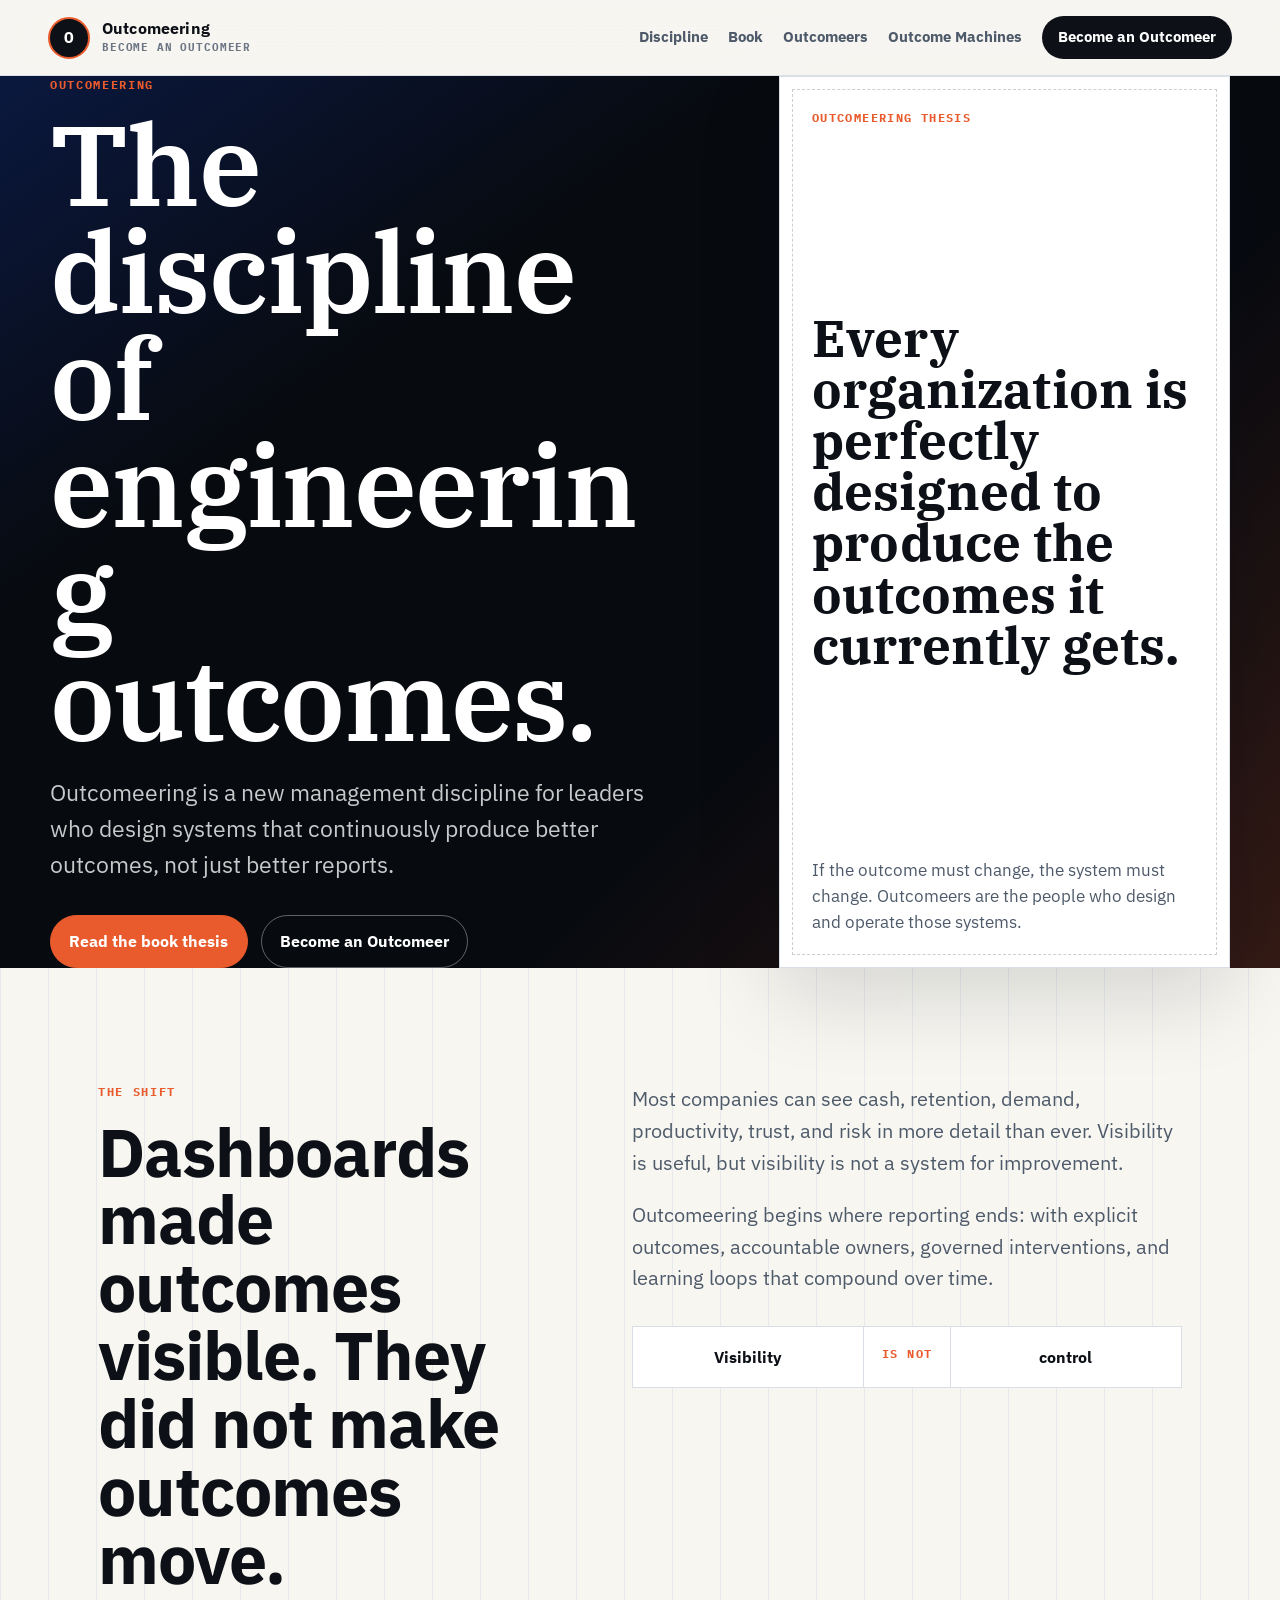
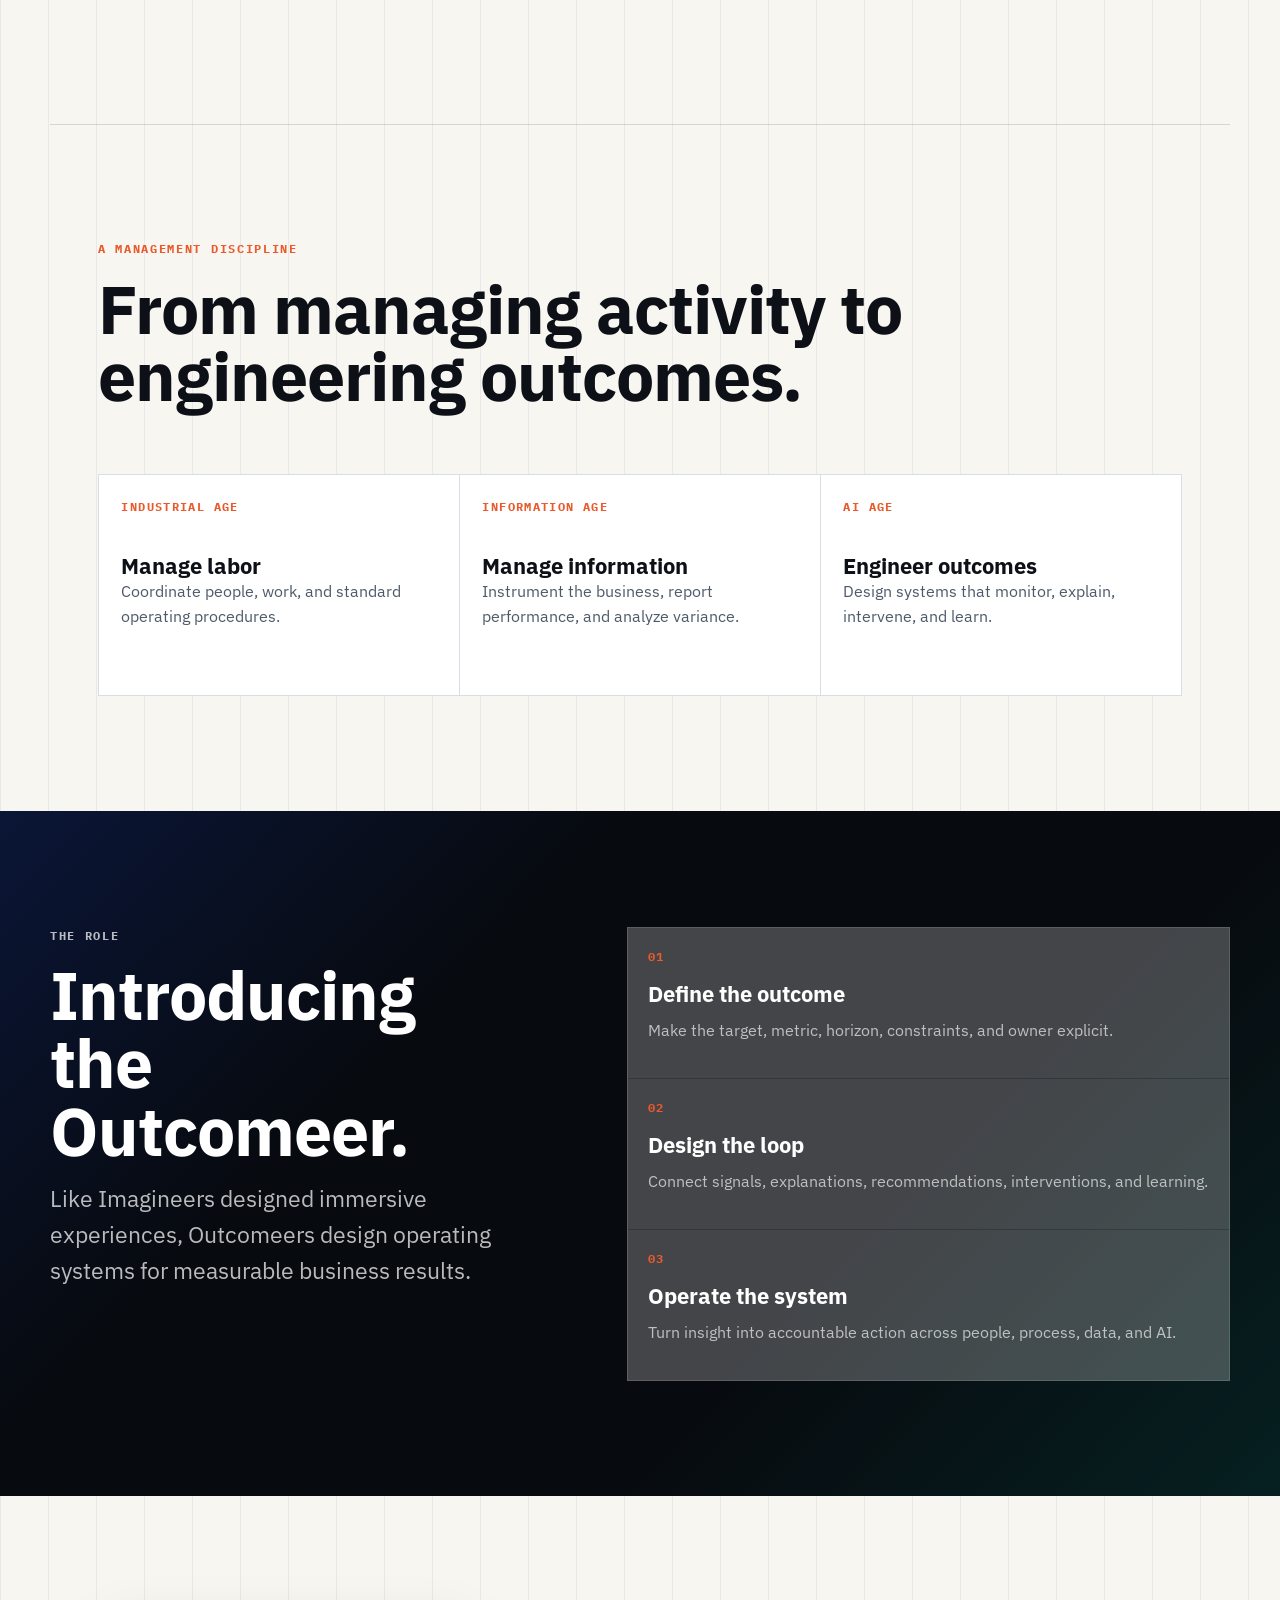
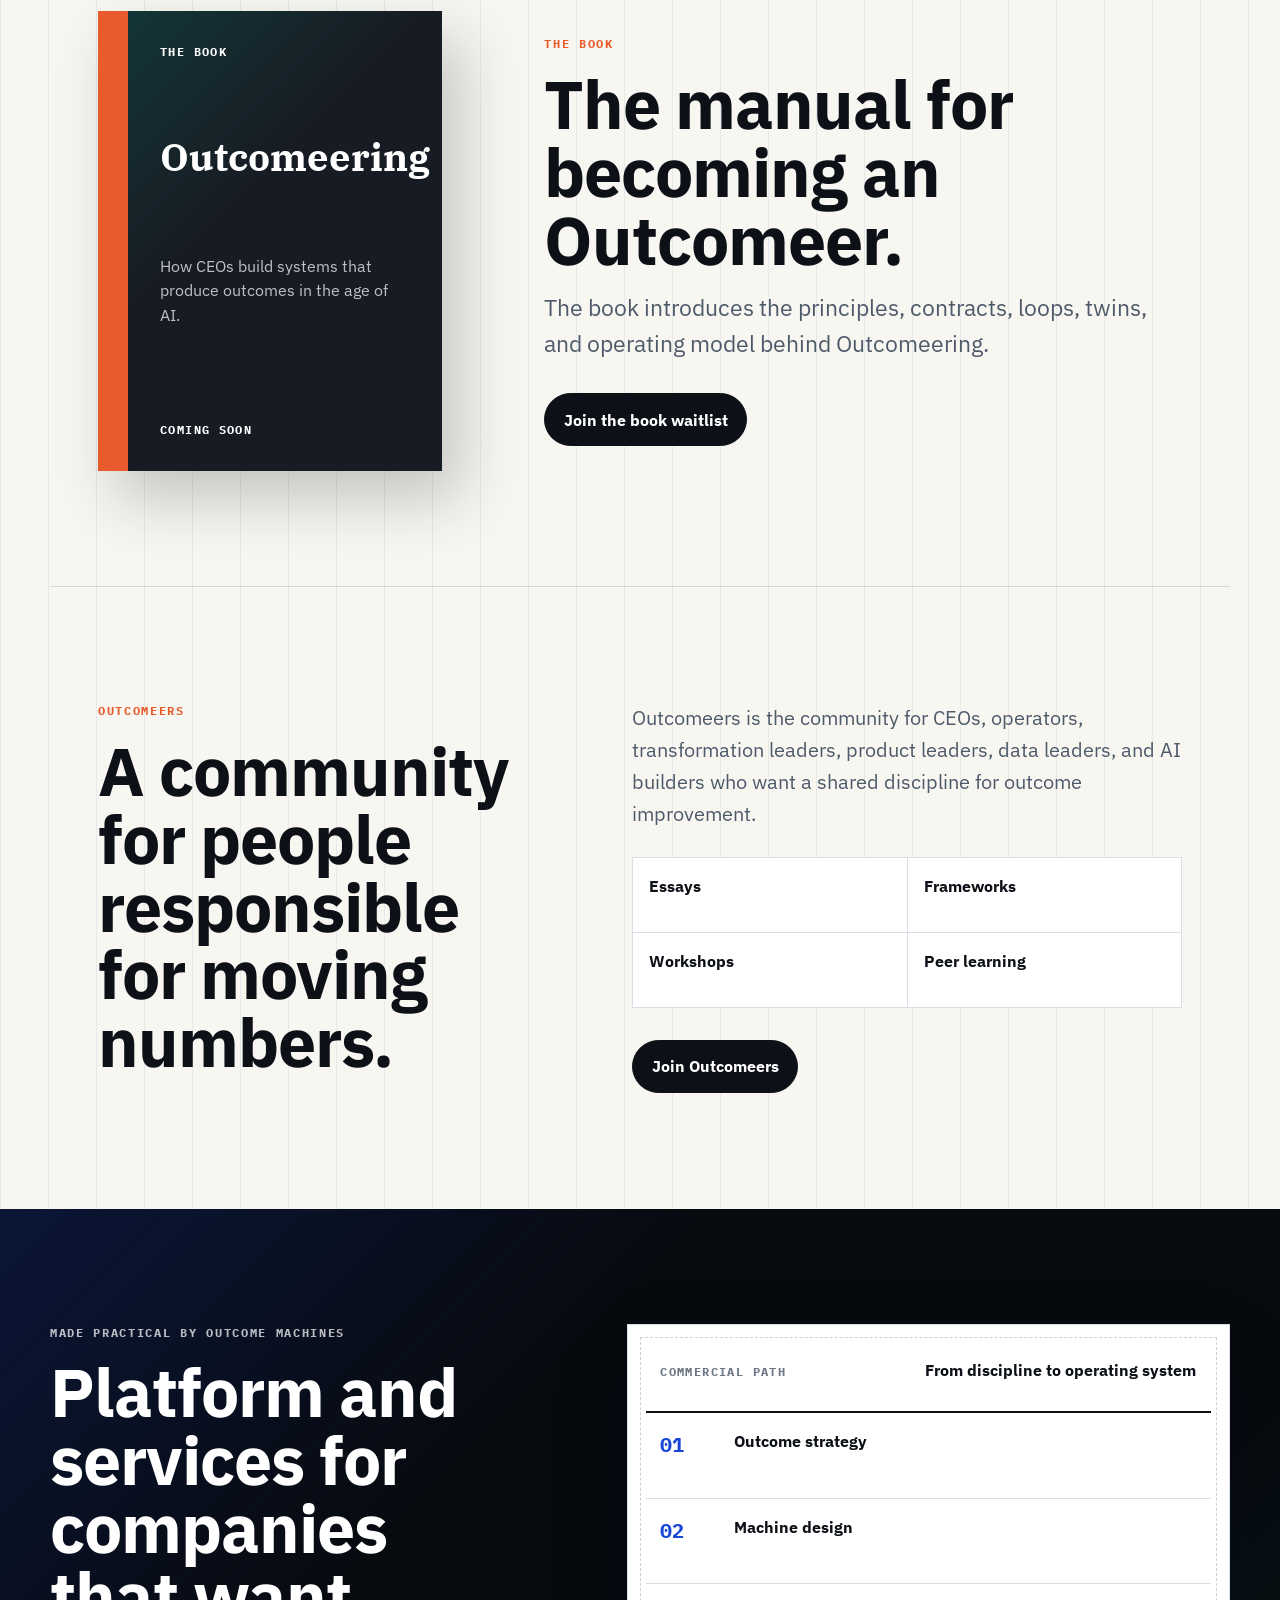
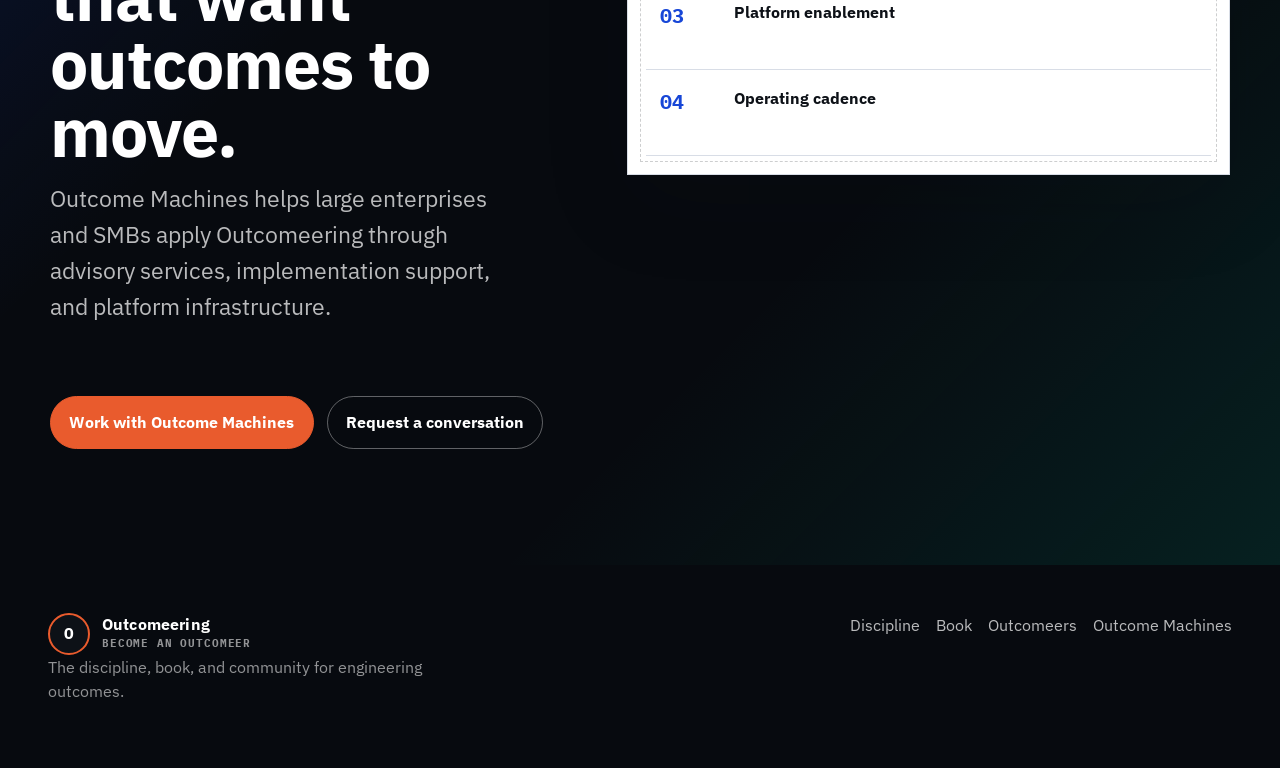
==== commit 4179835f: "Refocus site on Outcomeering discipline" ====
--- a/index.html
+++ b/index.html
@@ -3,13 +3,13 @@
 <head>
   <meta charset="UTF-8">
   <meta name="viewport" content="width=device-width, initial-scale=1.0">
-  <meta name="description" content="Outcome Machines builds AI-powered Outcome Machines that continuously monitor, explain, intervene, and learn to improve business outcomes.">
+  <meta name="description" content="Outcomeering is the discipline, book, and community for leaders who design systems that continuously produce outcomes.">
   <meta name="author" content="Outcome Machines">
-  <meta property="og:title" content="Outcome Machines - Engineer Outcomes. Compound Results.">
-  <meta property="og:description" content="Build AI-powered Outcome Machines that continuously improve the outcomes that matter most.">
+  <meta property="og:title" content="Outcomeering - The Discipline of Engineering Outcomes">
+  <meta property="og:description" content="Become an Outcomeer. Learn the discipline, join the community, and build systems that compound results.">
   <meta property="og:type" content="website">
   <meta property="og:url" content="https://outcomeering.com/">
-  <title>Outcome Machines - Engineer Outcomes. Compound Results.</title>
+  <title>Outcomeering - Become an Outcomeer</title>
   <link rel="preconnect" href="https://fonts.googleapis.com">
   <link rel="preconnect" href="https://fonts.gstatic.com" crossorigin>
   <link href="https://fonts.googleapis.com/css2?family=IBM+Plex+Mono:wght@500;600;700&family=IBM+Plex+Sans:wght@400;500;600;700;800&family=IBM+Plex+Serif:wght@500;600;700&display=swap" rel="stylesheet">
@@ -17,40 +17,36 @@
 </head>
 <body>
   <nav class="site-nav" id="siteNav">
-    <a class="brand" href="./" aria-label="Outcome Machines home">
+    <a class="brand" href="./" aria-label="Outcomeering home">
       <span class="brand-mark">O</span>
-      <span><strong>Outcome Machines</strong><small>Engineer outcomes</small></span>
+      <span><strong>Outcomeering</strong><small>Become an Outcomeer</small></span>
     </a>
     <button class="nav-toggle" id="navToggle" aria-label="Toggle navigation" aria-expanded="false"><span></span><span></span></button>
     <div class="nav-links" id="navLinks">
-      <a href="outcomeering/">Outcomeering</a>
+      <a href="outcomeering/">Discipline</a>
       <a href="book/">Book</a>
-      <a href="#machines">Outcome Machines</a>
-      <a class="nav-action" href="#" data-modal-trigger>Request Early Access</a>
+      <a href="outcomeers/">Outcomeers</a>
+      <a href="company/">Outcome Machines</a>
+      <a class="nav-action" href="#" data-modal-trigger>Become an Outcomeer</a>
     </div>
   </nav>
 
   <main class="page" id="top">
-    <section class="hero">
+    <section class="hero hero-editorial">
       <div class="hero-inner">
         <div class="reveal">
-          <p class="kicker">Outcome Machines</p>
-          <h1 class="title-stack"><span>Engineer Outcomes.</span><span>Compound Results.</span></h1>
-          <p class="lede">Build AI-powered Outcome Machines that continuously monitor, explain, intervene, and learn to improve the outcomes that matter most.</p>
+          <p class="kicker">Outcomeering</p>
+          <h1 class="title-stack"><span>The discipline of</span><span>engineering outcomes.</span></h1>
+          <p class="lede">Outcomeering is a new management discipline for leaders who design systems that continuously produce better outcomes, not just better reports.</p>
           <div class="actions">
-            <a class="button button-primary" href="outcomeering/">Explore Outcomeering</a>
-            <a class="button button-secondary" href="#" data-modal-trigger>Request Early Access</a>
+            <a class="button button-primary" href="book/">Read the book thesis</a>
+            <a class="button button-secondary" href="outcomeers/">Become an Outcomeer</a>
           </div>
         </div>
-        <div class="loop-board reveal delay-1" aria-label="Outcome Machine loop">
-          <div class="board-header"><span class="label">Outcome loop</span><strong>Closed-loop operating system</strong></div>
-          <ol class="loop-list">
-            <li><b>01</b><div><strong>Monitor</strong><p>Observe outcome signals continuously.</p></div></li>
-            <li><b>02</b><div><strong>Explain</strong><p>Understand why performance changed.</p></div></li>
-            <li><b>03</b><div><strong>Intervene</strong><p>Coordinate the next best action.</p></div></li>
-            <li><b>04</b><div><strong>Learn</strong><p>Improve future decisions from results.</p></div></li>
-          </ol>
-          <div class="board-footer"><span class="label">Output</span><strong>Compounding outcome performance.</strong></div>
+        <div class="manifesto-board reveal delay-1" aria-label="Outcomeering thesis">
+          <span>Outcomeering thesis</span>
+          <strong>Every organization is perfectly designed to produce the outcomes it currently gets.</strong>
+          <p>If the outcome must change, the system must change. Outcomeers are the people who design and operate those systems.</p>
         </div>
       </div>
     </section>
@@ -58,35 +54,61 @@
     <section class="section">
       <div class="split">
         <div class="intro-lock reveal">
-          <p class="kicker">The gap</p>
-          <h2>Companies have more data than ever. Yet outcomes barely move.</h2>
+          <p class="kicker">The shift</p>
+          <h2>Dashboards made outcomes visible. They did not make outcomes move.</h2>
         </div>
         <div class="prose reveal delay-1">
-          <p>Most organizations have data, dashboards, meetings, and software. They still struggle to improve cash, retention, demand, productivity, and trust.</p>
-          <ul class="fact-list">
-            <li>Data</li>
-            <li>Dashboards</li>
-            <li>Meetings</li>
-            <li>Software</li>
-          </ul>
-          <p>The problem is not visibility. The problem is the absence of systems designed to continuously produce outcomes.</p>
+          <p>Most companies can see cash, retention, demand, productivity, trust, and risk in more detail than ever. Visibility is useful, but visibility is not a system for improvement.</p>
+          <p>Outcomeering begins where reporting ends: with explicit outcomes, accountable owners, governed interventions, and learning loops that compound over time.</p>
+          <div class="thesis-strip">
+            <span>Visibility</span>
+            <em>is not</em>
+            <span>control</span>
+          </div>
         </div>
       </div>
     </section>
 
     <section class="section">
       <div class="section-heading reveal">
-        <p class="kicker">Control</p>
-        <h2>Visibility is not control.</h2>
+        <p class="kicker">A management discipline</p>
+        <h2>From managing activity to engineering outcomes.</h2>
       </div>
-      <div class="flow-compare reveal delay-1">
-        <div class="flow-panel">
-          <strong>Most organizations</strong>
-          <div class="flow-line"><span>Data</span><em>-></em><span>Reports</span><em>-></em><span>Meetings</span></div>
+      <div class="era-grid reveal delay-1">
+        <article class="era"><span>Industrial age</span><strong>Manage labor</strong><p>Coordinate people, work, and standard operating procedures.</p></article>
+        <article class="era"><span>Information age</span><strong>Manage information</strong><p>Instrument the business, report performance, and analyze variance.</p></article>
+        <article class="era"><span>AI age</span><strong>Engineer outcomes</strong><p>Design systems that monitor, explain, intervene, and learn.</p></article>
+      </div>
+    </section>
+
+    <section class="dark-band">
+      <div class="dark-inner">
+        <div class="split">
+          <div class="reveal">
+            <p class="kicker">The role</p>
+            <h2>Introducing the Outcomeer.</h2>
+            <p class="lede">Like Imagineers designed immersive experiences, Outcomeers design operating systems for measurable business results.</p>
+          </div>
+          <div class="role-board reveal delay-1">
+            <article><span>01</span><strong>Define the outcome</strong><p>Make the target, metric, horizon, constraints, and owner explicit.</p></article>
+            <article><span>02</span><strong>Design the loop</strong><p>Connect signals, explanations, recommendations, interventions, and learning.</p></article>
+            <article><span>03</span><strong>Operate the system</strong><p>Turn insight into accountable action across people, process, data, and AI.</p></article>
+          </div>
         </div>
-        <div class="flow-panel">
-          <strong>Outcome Machines</strong>
-          <div class="flow-line"><span>Data</span><em>-></em><span>Insight</span><em>-></em><span>Intervention</span><em>-></em><span>Outcome</span><em>-></em><span>Learning</span></div>
+      </div>
+    </section>
+
+    <section class="section">
+      <div class="book-teaser book-teaser-forward">
+        <div class="book-cover reveal" aria-label="Outcomeering book cover">
+          <div class="book-spine"></div>
+          <div class="book-face"><span>The book</span><strong>Outcomeering</strong><p>How CEOs build systems that produce outcomes in the age of AI.</p><small>Coming soon</small></div>
+        </div>
+        <div class="reveal delay-1">
+          <p class="kicker">The book</p>
+          <h2>The manual for becoming an Outcomeer.</h2>
+          <p class="lede">The book introduces the principles, contracts, loops, twins, and operating model behind Outcomeering.</p>
+          <div class="actions"><a class="button button-dark" href="book/">Join the book waitlist</a></div>
         </div>
       </div>
     </section>
@@ -94,13 +116,18 @@
     <section class="section">
       <div class="split">
         <div class="intro-lock reveal">
-          <p class="kicker">Introducing Outcomeering</p>
-          <h2>The AI age requires a new management discipline.</h2>
+          <p class="kicker">Outcomeers</p>
+          <h2>A community for people responsible for moving numbers.</h2>
         </div>
-        <div class="era-grid reveal delay-1">
-          <article class="era"><span>Industrial age</span><strong>Manage labor</strong><p>Coordinate people and work.</p></article>
-          <article class="era"><span>Information age</span><strong>Manage information</strong><p>Instrument, report, and analyze.</p></article>
-          <article class="era"><span>AI age</span><strong>Engineer outcomes</strong><p>Design systems that continuously improve results.</p></article>
+        <div class="prose reveal delay-1">
+          <p>Outcomeers is the community for CEOs, operators, transformation leaders, product leaders, data leaders, and AI builders who want a shared discipline for outcome improvement.</p>
+          <div class="community-grid">
+            <span>Essays</span>
+            <span>Frameworks</span>
+            <span>Workshops</span>
+            <span>Peer learning</span>
+          </div>
+          <div class="actions"><a class="button button-dark" href="outcomeers/">Join Outcomeers</a></div>
         </div>
       </div>
     </section>
@@ -109,89 +136,37 @@
       <div class="dark-inner">
         <div class="split">
           <div class="reveal">
-            <p class="kicker">Outcome Machines</p>
-            <h2>What is an Outcome Machine?</h2>
-            <p class="lede">An Outcome Machine is a closed-loop system designed to improve a specific outcome.</p>
+            <p class="kicker">Made practical by Outcome Machines</p>
+            <h2>Platform and services for companies that want outcomes to move.</h2>
+            <p class="lede">Outcome Machines helps large enterprises and SMBs apply Outcomeering through advisory services, implementation support, and platform infrastructure.</p>
           </div>
           <div class="loop-board reveal delay-1">
-            <div class="board-header"><span class="label">Every machine</span><strong>Runs the loop</strong></div>
+            <div class="board-header"><span class="label">Commercial path</span><strong>From discipline to operating system</strong></div>
             <ol class="loop-list">
-              <li><b>01</b><div><strong>Monitor</strong><p>Observe outcome signals.</p></div></li>
-              <li><b>02</b><div><strong>Explain</strong><p>Understand why outcomes changed.</p></div></li>
-              <li><b>03</b><div><strong>Recommend</strong><p>Identify the next best intervention.</p></div></li>
-              <li><b>04</b><div><strong>Execute</strong><p>Take action through governed workflows.</p></div></li>
-              <li><b>05</b><div><strong>Learn</strong><p>Improve future performance.</p></div></li>
+              <li><b>01</b><div><strong>Outcome strategy</strong><p>Choose the outcome and write the Outcome Contract.</p></div></li>
+              <li><b>02</b><div><strong>Machine design</strong><p>Map the loop, signals, owners, interventions, and governance.</p></div></li>
+              <li><b>03</b><div><strong>Platform enablement</strong><p>Instrument monitoring, explanation, intervention, and learning.</p></div></li>
+              <li><b>04</b><div><strong>Operating cadence</strong><p>Run the system until the outcome compounds.</p></div></li>
             </ol>
           </div>
         </div>
-      </div>
-    </section>
-
-    <section class="section">
-      <div class="section-heading reveal">
-        <p class="kicker">Outcome portfolio</p>
-        <h2>Every outcome deserves a machine.</h2>
-      </div>
-      <div class="machine-grid reveal delay-1">
-        <article class="machine"><span>Cash Machine</span><strong>Cash</strong><p>Improve cash collection and predictability.</p></article>
-        <article class="machine"><span>Retention Machine</span><strong>Retention</strong><p>Reduce churn and increase expansion.</p></article>
-        <article class="machine"><span>Demand Machine</span><strong>Demand</strong><p>Generate measurable demand.</p></article>
-        <article class="machine"><span>Productivity Machine</span><strong>Productivity</strong><p>Increase output per employee.</p></article>
-        <article class="machine"><span>Trust Machine</span><strong>Trust</strong><p>Strengthen customer confidence.</p></article>
-        <article class="machine"><span>Risk Machine</span><strong>Risk</strong><p>Reduce operational risk.</p></article>
-      </div>
-    </section>
-
-    <section class="dark-band">
-      <div class="dark-inner reveal">
-        <p class="kicker">The future</p>
-        <h2>The future is self-improving companies.</h2>
-        <p class="lede">Outcome Machines are only the beginning. Organizations will increasingly operate as networks of interconnected machines that continuously improve themselves.</p>
-        <div class="future-words"><span>Adaptive</span><span>Learning</span><span>Outcome-driven</span></div>
-      </div>
-    </section>
-
-    <section class="section">
-      <div class="book-teaser">
-        <div class="book-cover reveal" aria-label="Outcomeering book cover">
-          <div class="book-spine"></div>
-          <div class="book-face"><span>The book</span><strong>Outcomeering</strong><p>How CEOs build systems that produce outcomes in the age of AI.</p><small>Coming soon</small></div>
-        </div>
-        <div class="reveal delay-1">
-          <p class="kicker">Outcomeering</p>
-          <h2>The book for leaders building the next operating model.</h2>
-          <p class="lede">A field guide for CEOs and operators who want to move beyond managing activity and start engineering outcomes.</p>
-          <div class="actions"><a class="button button-primary" href="book/">Join Waitlist</a></div>
-        </div>
-      </div>
-    </section>
-
-    <section class="section">
-      <div class="split">
-        <div class="reveal">
-          <p class="kicker">Become an Outcomeer</p>
-          <h2>Join the movement.</h2>
-        </div>
-        <div class="prose reveal delay-1">
-          <p>Outcomeers design and operate systems that continuously produce outcomes.</p>
-          <div class="actions"><a class="button button-dark" href="#" data-modal-trigger>Subscribe</a></div>
-        </div>
+        <div class="actions company-actions"><a class="button button-primary" href="company/">Work with Outcome Machines</a><a class="button button-secondary" href="#" data-modal-trigger>Request a conversation</a></div>
       </div>
     </section>
   </main>
 
   <footer class="site-footer">
-    <div><a class="brand footer-brand" href="./"><span class="brand-mark">O</span><span><strong>Outcome Machines</strong><small>Engineer outcomes</small></span></a><p>Engineer Outcomes. Compound Results.</p></div>
-    <nav><a href="outcomeering/">Outcomeering</a><a href="book/">Book</a><a href="datacentriq/">DatacentrIQ</a></nav>
+    <div><a class="brand footer-brand" href="./"><span class="brand-mark">O</span><span><strong>Outcomeering</strong><small>Become an Outcomeer</small></span></a><p>The discipline, book, and community for engineering outcomes.</p></div>
+    <nav><a href="outcomeering/">Discipline</a><a href="book/">Book</a><a href="outcomeers/">Outcomeers</a><a href="company/">Outcome Machines</a></nav>
   </footer>
 
   <div class="modal-overlay" id="interestModal" aria-hidden="true">
     <div class="modal" role="dialog" aria-modal="true" aria-labelledby="modalTitle">
-      <div class="modal-header"><h2 id="modalTitle">Request Early Access</h2><button class="modal-close" id="modalClose" aria-label="Close">x</button></div>
+      <div class="modal-header"><h2 id="modalTitle">Become an Outcomeer</h2><button class="modal-close" id="modalClose" aria-label="Close">x</button></div>
       <form id="interestForm">
         <label>Name<input type="text" name="name" autocomplete="name" required></label>
         <label>Work email<input type="email" name="email" autocomplete="email" required></label>
-        <label>I am interested in<select name="interest" required><option value="">Choose one</option><option value="outcomeering">Outcomeering</option><option value="book">Book updates</option><option value="datacentriq">DatacentrIQ early access</option><option value="company">Building an Outcome Machine</option></select></label>
+        <label>I am interested in<select name="interest" required><option value="">Choose one</option><option value="community">Outcomeers community</option><option value="book">Book updates</option><option value="discipline">Outcomeering framework</option><option value="company">Working with Outcome Machines</option></select></label>
         <label>Outcome you want to move<textarea name="outcome" placeholder="Cash, retention, demand, productivity, trust, risk..."></textarea></label>
         <button class="button button-primary" type="submit">Send request</button>
       </form>
--- a/css/styles.css
+++ b/css/styles.css
@@ -230,6 +230,7 @@
 h2,
 h3 {
   letter-spacing: -0.015em;
+  overflow-wrap: break-word;
 }
 
 h1,
@@ -323,6 +324,12 @@
   border-color: var(--ink);
 }
 
+.button-plain {
+  color: var(--ink);
+  background: transparent;
+  border-color: rgba(13, 17, 23, 0.28);
+}
+
 .split {
   display: grid;
   grid-template-columns: minmax(0, 0.88fr) minmax(0, 1.12fr);
@@ -406,6 +413,32 @@
 .flow-line em {
   color: var(--signal);
   font-style: normal;
+}
+
+.thesis-strip {
+  display: grid;
+  grid-template-columns: 1fr auto 1fr;
+  gap: 1px;
+  margin-top: 2rem;
+  background: var(--rule);
+  border: 1px solid var(--rule);
+}
+
+.thesis-strip span,
+.thesis-strip em {
+  padding: 1.1rem;
+  background: var(--white);
+  font-weight: 800;
+  text-align: center;
+}
+
+.thesis-strip em {
+  color: var(--signal);
+  font-family: var(--mono);
+  font-size: 0.72rem;
+  font-style: normal;
+  letter-spacing: 0.12em;
+  text-transform: uppercase;
 }
 
 .era-grid,
@@ -460,7 +493,8 @@
 
 .loop-board,
 .contract-board,
-.book-board {
+.book-board,
+.manifesto-board {
   position: relative;
   padding: 1.15rem;
   color: var(--ink);
@@ -471,12 +505,51 @@
 
 .loop-board::before,
 .contract-board::before,
-.book-board::before {
+.book-board::before,
+.manifesto-board::before {
   content: "";
   position: absolute;
   inset: 0.75rem;
   border: 1px dashed rgba(13, 17, 23, 0.2);
   pointer-events: none;
+}
+
+.manifesto-board {
+  align-self: stretch;
+  display: flex;
+  min-height: 480px;
+  flex-direction: column;
+  justify-content: space-between;
+  padding: clamp(1.4rem, 3vw, 2rem);
+}
+
+.manifesto-board span {
+  position: relative;
+  z-index: 1;
+  color: var(--signal);
+  font-family: var(--mono);
+  font-size: 0.72rem;
+  font-weight: 800;
+  letter-spacing: 0.12em;
+  text-transform: uppercase;
+}
+
+.manifesto-board strong {
+  position: relative;
+  z-index: 1;
+  max-width: 560px;
+  font-family: var(--display);
+  font-size: clamp(2rem, 4vw, 3.6rem);
+  line-height: 1;
+}
+
+.manifesto-board p {
+  position: relative;
+  z-index: 1;
+  max-width: 420px;
+  margin: 0;
+  color: var(--steel);
+  font-size: 1.05rem;
 }
 
 .board-header,
@@ -568,6 +641,42 @@
   font-weight: 800;
 }
 
+.role-board {
+  display: grid;
+  gap: 1px;
+  background: rgba(255, 255, 255, 0.18);
+  border: 1px solid rgba(255, 255, 255, 0.2);
+}
+
+.role-board article {
+  min-height: 150px;
+  padding: 1.25rem;
+  background: rgba(255, 255, 255, 0.08);
+}
+
+.role-board span {
+  display: block;
+  margin-bottom: 1.1rem;
+  color: var(--signal);
+  font-family: var(--mono);
+  font-size: 0.72rem;
+  font-weight: 800;
+  letter-spacing: 0.12em;
+  text-transform: uppercase;
+}
+
+.role-board strong {
+  display: block;
+  color: var(--white);
+  font-size: 1.35rem;
+  line-height: 1.1;
+}
+
+.role-board p {
+  margin: 0.7rem 0 0;
+  color: rgba(255, 255, 255, 0.66);
+}
+
 .book-teaser,
 .waitlist-panel,
 .platform-panel {
@@ -623,6 +732,26 @@
   color: rgba(255, 255, 255, 0.72);
 }
 
+.book-teaser-forward {
+  grid-template-columns: minmax(260px, 0.62fr) minmax(0, 1.15fr);
+}
+
+.community-grid {
+  display: grid;
+  grid-template-columns: repeat(2, minmax(0, 1fr));
+  gap: 1px;
+  margin: 1.75rem 0 0;
+  background: var(--rule);
+  border: 1px solid var(--rule);
+}
+
+.community-grid span {
+  min-height: 74px;
+  padding: 1rem;
+  background: var(--white);
+  font-weight: 800;
+}
+
 .part-list {
   display: grid;
   gap: 1px;
@@ -660,6 +789,21 @@
   padding: 1rem;
   background: var(--white);
   font-weight: 800;
+}
+
+.outcome-list-dark {
+  border-color: rgba(255, 255, 255, 0.22);
+  background: rgba(255, 255, 255, 0.22);
+}
+
+.outcome-list-dark span {
+  color: var(--white);
+  background: rgba(255, 255, 255, 0.08);
+}
+
+.company-actions {
+  max-width: var(--max);
+  margin: 3rem auto 0;
 }
 
 .site-footer {
@@ -842,6 +986,7 @@
   .page-hero .hero-inner,
   .split,
   .book-teaser,
+  .book-teaser-forward,
   .waitlist-panel,
   .platform-panel {
     grid-template-columns: 1fr;
@@ -912,6 +1057,11 @@
     font-size: clamp(3.2rem, 15vw, 4.6rem);
   }
 
+  .page-hero h1 {
+    font-size: clamp(2.7rem, 12vw, 4rem);
+    overflow-wrap: anywhere;
+  }
+
   .fact-list,
   .flow-compare,
   .era-grid,
@@ -922,12 +1072,21 @@
     grid-template-columns: 1fr;
   }
 
+  .manifesto-board {
+    min-height: 360px;
+  }
+
   .loop-list li,
   .contract-list li,
   .part {
     grid-template-columns: 1fr;
   }
 
+  .thesis-strip,
+  .community-grid {
+    grid-template-columns: 1fr;
+  }
+
   .book-cover {
     min-height: 360px;
   }
